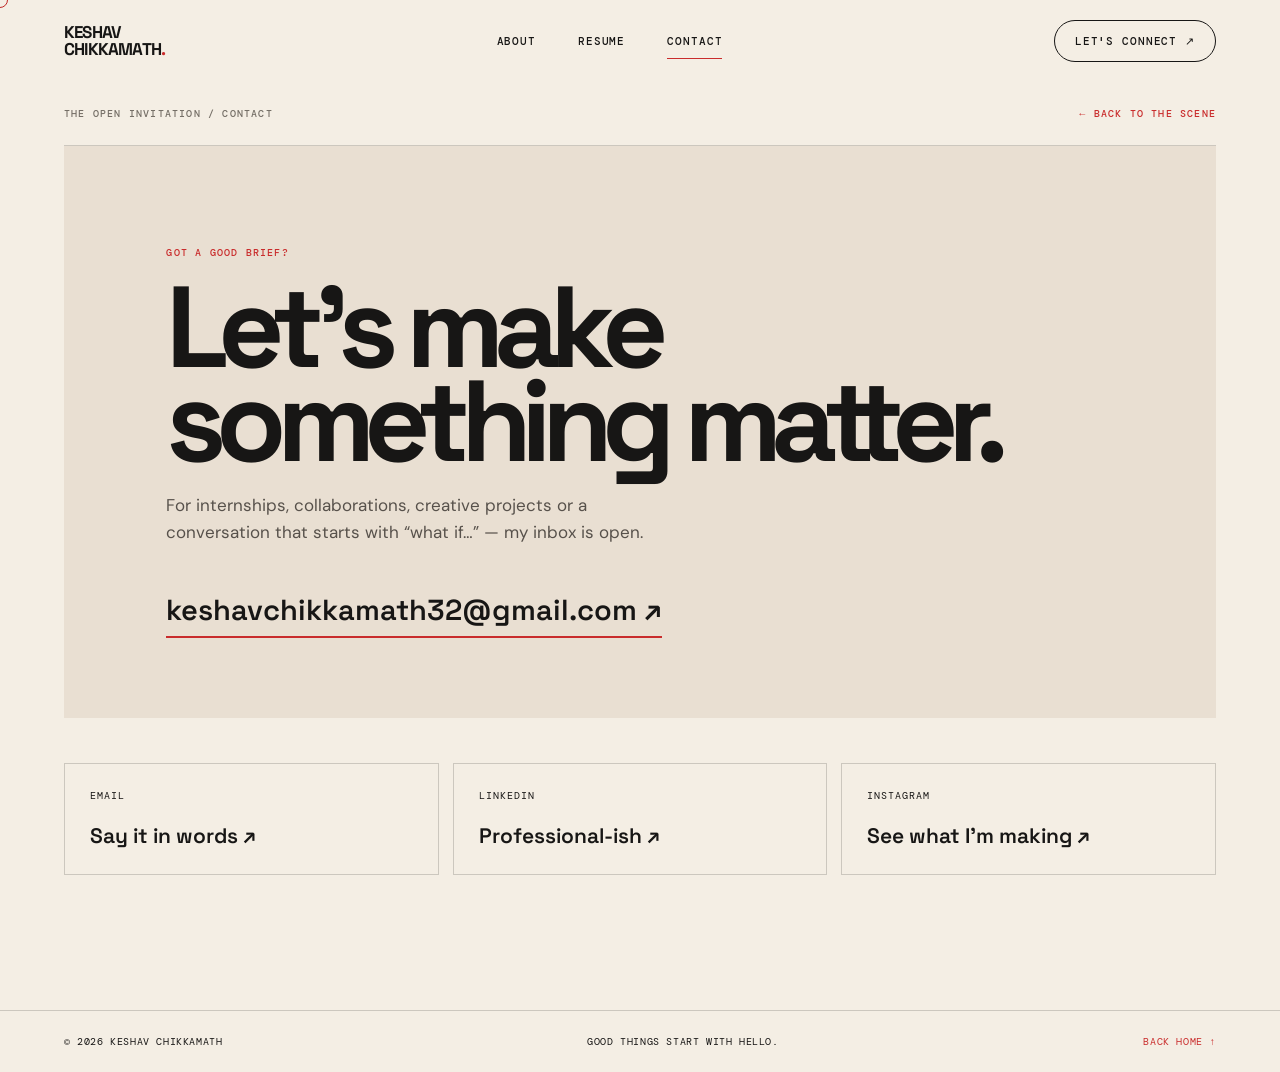
==== contact.html @ 8267615a "Add files via upload" ====
<!doctype html>
<html lang="en"><head><meta charset="utf-8"><meta name="viewport" content="width=device-width,initial-scale=1"><meta name="description" content="Contact Keshav Chikkamath for creative projects and opportunities."><title>Contact — Keshav Chikkamath</title><link rel="stylesheet" href="styles.css"></head>
<body><div class="cursor-dot" aria-hidden="true"></div>
<header class="site-header"><a class="wordmark" href="index.html">KESHAV<br>CHIKKAMATH<span>.</span></a><nav aria-label="Main navigation"><a href="index.html">About</a><a href="resume.html">Resume</a><a class="active" href="contact.html">Contact</a></nav><button class="menu-toggle" aria-label="Toggle menu" aria-expanded="false">☰</button><a class="header-cta" href="mailto:keshavchikkamath32@gmail.com">Let's connect ↗</a></header>
<main class="inner-page contact-page">
  <div class="page-topline"><span>THE OPEN INVITATION / CONTACT</span><a href="index.html">← Back to the scene</a></div>
  <section class="contact-hero"><p class="eyebrow">GOT A GOOD BRIEF?</p><h1>Let's make<br><em>something matter.</em></h1><p>For internships, collaborations, creative projects or a conversation that starts with “what if…” — my inbox is open.</p><a class="email-big" href="mailto:keshavchikkamath32@gmail.com">keshavchikkamath32@gmail.com ↗</a></section>
  <section class="contact-links"><a href="mailto:keshavchikkamath32@gmail.com"><span>EMAIL</span><b>Say it in words ↗</b></a><a href="https://www.linkedin.com/in/keshav-chikkamath-411892360/" target="_blank" rel="noopener"><span>LINKEDIN</span><b>Professional-ish ↗</b></a><a href="https://www.instagram.com/keshav_chikkamath/" target="_blank" rel="noopener"><span>INSTAGRAM</span><b>See what I'm making ↗</b></a></section>
</main><footer class="site-footer"><span>© <span data-year></span> Keshav Chikkamath</span><span>Good things start with hello.</span><a href="index.html">Back home ↑</a></footer><script src="script.js"></script></body></html>
---- styles.css ----
@import url('https://fonts.googleapis.com/css2?family=DM+Mono:wght@400;500&family=DM+Sans:wght@400;500;600;700;800&family=Space+Grotesk:wght@400;500;600;700&display=swap');
:root{--paper:#f4eee4;--paper2:#ebe1d3;--ink:#171615;--red:#c92c2c;--muted:#746e66;--line:rgba(23,22,21,.18);--display:'Space Grotesk',sans-serif;--body:'DM Sans',sans-serif;--mono:'DM Mono',monospace}
*{box-sizing:border-box}html{scroll-behavior:smooth}body{margin:0;background:var(--paper);color:var(--ink);font-family:var(--body);cursor:auto}a{color:inherit;text-decoration:none}button{font:inherit;color:inherit}.cursor-dot{position:fixed;top:-8px;left:-8px;width:16px;height:16px;border:1px solid var(--red);border-radius:50%;pointer-events:none;z-index:1000;transition:width .18s,height .18s,background .18s;mix-blend-mode:multiply}.cursor-hover{width:30px;height:30px;background:rgba(201,44,44,.14)}
.site-header{height:82px;padding:0 5vw;display:flex;align-items:center;justify-content:space-between;position:relative;z-index:20;background:var(--paper)}.wordmark{font:700 17px/1 var(--display);letter-spacing:-.8px}.wordmark span{color:var(--red)}.site-header nav{display:flex;gap:42px}.site-header nav a,.header-cta{font:500 11px var(--mono);text-transform:uppercase;letter-spacing:.08em}.site-header nav a{padding:10px 0;border-bottom:1px solid transparent}.site-header nav a:hover,.site-header nav a.active{border-color:var(--red)}.header-cta{border:1px solid var(--ink);padding:13px 20px;border-radius:50px;transition:.2s}.header-cta:hover{background:var(--red);border-color:var(--red);color:white}.menu-toggle{display:none;border:0;background:none;font-size:22px}
.hero-stage{position:relative;min-height:min(760px,calc(100vh - 82px));overflow:hidden;background:#eae2d7}.hero-art{position:absolute;inset:0;width:100%;height:100%;object-fit:cover;object-position:center;display:block}.hero-overlay{position:absolute;inset:0;pointer-events:none}.hero-copy{position:absolute;left:5.5%;top:16%;max-width:34%;pointer-events:none}.eyebrow,.section-kicker,.page-topline,.reel-tag,.timeline-date{font:500 10px var(--mono);letter-spacing:.12em;text-transform:uppercase}.eyebrow{color:var(--red)}h1,h2,h3,p{margin-top:0}.hero-copy h1{font:700 clamp(48px,7vw,104px)/.82 var(--display);letter-spacing:-.085em;text-transform:uppercase;color:var(--red);margin:26px 0 24px}.hero-copy h1 em,.page-hero h1 em,.contact-hero h1 em{font-style:normal;color:var(--ink)}.role-line{font-size:clamp(14px,1.5vw,19px);font-weight:600;line-height:1.45}.hotspot{position:absolute;border:0;background:transparent;pointer-events:auto;cursor:pointer;border-radius:16px}.hotspot:focus-visible{outline:3px solid var(--red);outline-offset:5px}.hotspot-label{position:absolute;white-space:nowrap;background:var(--paper);border:1px solid var(--ink);padding:11px 15px;font:600 12px var(--mono);box-shadow:4px 4px 0 var(--red);opacity:0;transform:translateY(8px);transition:.2s}.hotspot:hover .hotspot-label,.hotspot:focus-visible .hotspot-label{opacity:1;transform:translateY(0)}.brain-hotspot{right:17%;top:8%;width:23%;height:29%}.brain-hotspot .hotspot-label{right:0;bottom:-4px}.laptop-hotspot{left:11%;bottom:8%;width:29%;height:34%}.laptop-hotspot .hotspot-label{left:20%;top:5%}.bag-hotspot{right:6%;bottom:8%;width:23%;height:43%}.bag-hotspot .hotspot-label{right:0;bottom:8%}.tiny-note{position:absolute;left:36%;top:14%;font:italic 16px var(--display);transform:rotate(-7deg);pointer-events:none}.hero-bottom-note{position:absolute;bottom:18px;left:50%;transform:translateX(-50%);display:flex;align-items:center;gap:14px;font:11px var(--mono);pointer-events:none}.scribble-line{width:38px;height:1px;background:var(--ink)}
.paper-section{padding:110px 10vw;display:grid;grid-template-columns:1fr 1.3fr 1.2fr;gap:28px;align-items:start}.section-kicker{color:var(--red)}.intro-strip h2,.section-heading h2,.evidence-section h2{font:600 clamp(34px,4.6vw,62px)/.98 var(--display);letter-spacing:-.07em}.intro-strip h2 span,.section-heading h2 span,.evidence-section h2 span{color:var(--red)}.intro-strip>p{max-width:390px;color:#514b45;line-height:1.7;font-size:15px}.text-link{grid-column:3;font:500 11px var(--mono);text-transform:uppercase;border-bottom:1px solid var(--red);padding-bottom:8px;justify-self:start}.three-door-section{padding:30px 5vw 120px}.door-grid{display:grid;grid-template-columns:repeat(3,1fr);gap:16px;margin-top:24px}.door-card{min-height:340px;padding:28px;position:relative;overflow:hidden;display:flex;flex-direction:column;justify-content:flex-end;transition:transform .35s,opacity .6s;opacity:0;transform:translateY(20px)}.door-card.revealed{opacity:1;transform:none}.door-card:hover{transform:translateY(-8px)}.door-red{background:var(--red);color:white}.door-cream{background:#e5d8c7}.door-black{background:var(--ink);color:var(--paper)}.door-number{position:absolute;top:24px;left:26px;font:11px var(--mono)}.door-illustration{position:absolute;right:28px;top:24px;font:100px var(--display);opacity:.35}.door-card h3{font:700 clamp(35px,4vw,55px)/.9 var(--display);letter-spacing:-.07em;margin-bottom:14px}.door-card p{font-size:13px;max-width:220px;opacity:.8}.door-arrow{position:absolute;right:28px;bottom:26px;font-size:25px}
.site-footer{border-top:1px solid var(--line);padding:24px 5vw;display:flex;justify-content:space-between;gap:20px;font:10px var(--mono);text-transform:uppercase;letter-spacing:.06em}.site-footer a{color:var(--red)}
.inner-page{padding:0 5vw 90px}.page-topline{display:flex;justify-content:space-between;padding:25px 0;border-bottom:1px solid var(--line);color:var(--muted)}.page-topline a{color:var(--red)}.page-hero{min-height:410px;padding:90px 8vw 75px;position:relative;overflow:hidden}.page-hero h1,.contact-hero h1{font:700 clamp(62px,10vw,130px)/.82 var(--display);letter-spacing:-.09em;margin:22px 0}.page-hero>p:not(.eyebrow),.contact-hero>p:not(.eyebrow){max-width:490px;font-size:17px;line-height:1.6;color:#57514b}.creative-hero:after{content:"✳";position:absolute;right:12%;top:14%;font-size:210px;color:var(--red);opacity:.12;transform:rotate(18deg)}.sticker{position:absolute;right:16%;bottom:42px;background:var(--red);color:white;padding:22px 17px;font:700 15px/1.1 var(--display);transform:rotate(9deg);border-radius:50%}
.content-section{padding:50px 8vw 100px}.section-heading{display:flex;align-items:end;justify-content:space-between;gap:20px}.section-intro{max-width:620px;line-height:1.7;color:var(--muted)}code{background:#e5d8c7;padding:3px 6px}.reel-grid{display:grid;grid-template-columns:repeat(3,1fr);gap:16px;margin-top:35px}.reel-tile{min-height:310px;padding:22px;display:flex;flex-direction:column;justify-content:flex-end;position:relative;overflow:hidden;transition:transform .3s,opacity .6s;opacity:0;transform:translateY(18px)}.reel-tile.revealed{opacity:1;transform:none}.reel-tile:hover{transform:translateY(-6px)}.reel-one{background:#d9c9b7}.reel-two{background:var(--red);color:white}.reel-three{background:#20201e;color:white}.reel-tile:before{content:"";position:absolute;width:210px;height:210px;border:1px solid currentColor;border-radius:50%;right:-45px;top:-40px;opacity:.25}.reel-tile b{font:700 34px/.95 var(--display);letter-spacing:-.06em;max-width:220px}.reel-tag{position:absolute;top:22px;left:22px}.reel-tile small{font:10px var(--mono);margin-top:14px;opacity:.75}.play-mark{position:absolute;right:22px;bottom:22px;font-size:26px}.note-card{margin-top:40px;padding:25px;background:#e8ddcf;display:flex;align-items:center;gap:25px;flex-wrap:wrap}.note-card strong{font:700 24px var(--display)}.note-card span{flex:1;color:var(--muted)}.note-card a{color:var(--red);font:11px var(--mono);text-transform:uppercase}
.laptop-section{padding:35px 8vw 95px}.laptop-shell{max-width:1000px;margin:auto}.laptop-top{height:36px;background:#292927;color:#f4eee4;border-radius:12px 12px 0 0;padding:0 18px;display:flex;align-items:center;justify-content:space-between;font:10px var(--mono)}.camera-dot{width:5px;height:5px;border-radius:50%;background:#777}.window-controls{letter-spacing:8px}.desktop{min-height:500px;background:#d9d1c5;display:grid;grid-template-columns:150px 1fr;border:9px solid #292927;border-top:0}.desktop-sidebar{background:#272725;color:#e9e0d4;padding:22px 15px;display:flex;flex-direction:column;gap:25px;font:9px var(--mono);letter-spacing:.07em}.avatar-chip{width:42px;height:42px;border-radius:50%;background:var(--red);display:grid;place-items:center;font:700 15px var(--display)}.desktop-main{padding:30px;position:relative}.desktop-welcome h2{font:700 38px/.9 var(--display);letter-spacing:-.06em;margin:12px 0}.desktop-welcome p{color:var(--muted);font-size:12px}.folder-grid{display:grid;grid-template-columns:repeat(4,1fr);gap:12px;margin-top:25px}.folder{background:rgba(255,255,255,.55);border:1px solid rgba(0,0,0,.1);padding:15px 10px;display:flex;flex-direction:column;align-items:flex-start;gap:8px;text-align:left;cursor:pointer;transition:.2s}.folder:hover{background:white;transform:translateY(-4px);box-shadow:4px 4px 0 var(--red)}.folder-icon{font-size:28px;color:var(--red)}.folder b{font-size:11px}.folder small{font-size:9px;color:var(--muted)}.project-window{display:none;position:absolute;right:25px;bottom:24px;width:min(440px,calc(100% - 50px));background:var(--paper);border:1px solid var(--ink);padding:28px;box-shadow:8px 8px 0 var(--red);z-index:2}.project-window.project-open{display:block;animation:pop .25s ease}.project-window h3{font:700 30px/.95 var(--display);letter-spacing:-.06em;margin:14px 0}.project-window p{font-size:13px;line-height:1.65;color:#5c554e}.close-project{position:absolute;right:12px;top:8px;border:0;background:none;font-size:23px;cursor:pointer}.project-footnote{font:9px var(--mono);color:var(--red)}.laptop-base{height:15px;width:108%;margin-left:-4%;background:linear-gradient(#999,#c9c2b8);border-radius:0 0 35px 35px}.evidence-section{padding:20px 8vw 100px}.evidence-grid{display:grid;grid-template-columns:repeat(3,1fr);gap:14px}.evidence-card{padding:24px;background:#e9dfd2;display:flex;flex-direction:column;gap:14px;min-height:150px;opacity:0;transform:translateY(15px);transition:.5s}.evidence-card.revealed{opacity:1;transform:none}.evidence-card b{font:700 32px var(--display);color:var(--red)}.evidence-card span{font-size:13px;line-height:1.5;color:var(--muted)}
.journey-hero{background:#e9dfd2;margin-top:20px}.journey-hero:after{content:"✂";position:absolute;right:12%;top:15%;font-size:180px;opacity:.13;transform:rotate(-20deg)}.timeline{max-width:820px;margin:65px auto 100px;padding-left:40px;border-left:1px dashed var(--red)}.timeline-item{position:relative;margin:0 0 45px;opacity:0;transform:translateY(18px);transition:.5s}.timeline-item.revealed{opacity:1;transform:none}.timeline-item:before{content:"";position:absolute;left:-47px;top:3px;width:13px;height:13px;background:var(--red);border:4px solid var(--paper);border-radius:50%}.timeline-date{display:block;color:var(--red);margin-bottom:12px}.timeline-paper{position:relative;background:#fffaf1;padding:35px;max-width:650px;box-shadow:5px 7px 0 #d9cbbb;transform:rotate(-1deg)}.timeline-item:nth-child(even) .timeline-paper{transform:rotate(1deg)}.timeline-paper h2{font:700 30px var(--display);letter-spacing:-.05em;margin:8px 0}.timeline-paper p{color:#5b554f;line-height:1.6;margin:0;max-width:520px}.paper-stamp{font:10px var(--mono);color:var(--red);border:1px solid var(--red);padding:5px 8px;display:inline-block;transform:rotate(-5deg)}.paper-red{background:#d23832;color:white}.paper-red p,.paper-red .paper-stamp{color:white}.paper-red .paper-stamp{border-color:white}.paper-dark{background:#252422;color:white}.paper-dark p{color:#d1c8bc}.paper-dark .paper-stamp{color:#f1c8c0;border-color:#f1c8c0}.tape{position:absolute;top:-9px;left:42%;width:75px;height:20px;background:rgba(201,44,44,.24);transform:rotate(-4deg)}.closing-note{text-align:center;padding:65px 20px;background:#e9dfd2}.closing-note h2{font:700 clamp(38px,6vw,72px)/.95 var(--display);letter-spacing:-.07em;margin:20px 0 30px}.closing-note h2 em{color:var(--red);font-style:normal}.button-link{display:inline-block;background:var(--red);color:white;padding:15px 22px;border-radius:50px;font:11px var(--mono);text-transform:uppercase;letter-spacing:.06em;transition:.2s}.button-link:hover{background:var(--ink);transform:translateY(-3px)}
.resume-hero{padding-bottom:45px}.resume-preview{max-width:900px;margin:0 auto;background:white;border:1px solid var(--line);box-shadow:0 15px 50px rgba(0,0,0,.08)}.resume-toolbar{height:48px;padding:0 18px;background:#242321;color:white;display:flex;justify-content:space-between;align-items:center;font:10px var(--mono)}.resume-toolbar a{color:#f3b5ae}.resume-preview iframe{width:100%;height:1050px;border:0;display:block}
.contact-hero{padding:100px 8vw 80px;background:#e9dfd2}.contact-hero h1{font-size:clamp(58px,9vw,118px)}.email-big{display:inline-block;margin-top:28px;font:600 clamp(17px,2.4vw,29px) var(--display);border-bottom:2px solid var(--red);padding-bottom:8px;overflow-wrap:anywhere}.contact-links{display:grid;grid-template-columns:repeat(3,1fr);gap:14px;padding:45px 0}.contact-links a{padding:25px;border:1px solid var(--line);display:flex;flex-direction:column;gap:20px;transition:.2s}.contact-links a:hover{background:var(--red);color:white;transform:translateY(-5px)}.contact-links span{font:10px var(--mono);letter-spacing:.1em}.contact-links b{font:600 21px var(--display)}
@keyframes pop{from{opacity:0;transform:scale(.96) translateY(8px)}to{opacity:1;transform:scale(1) translateY(0)}}
@media(max-width:800px){.site-header{height:70px;padding:0 5vw}.site-header nav{display:none;position:absolute;top:70px;left:0;right:0;background:var(--paper);padding:22px 5vw;flex-direction:column;gap:18px;border-bottom:1px solid var(--line)}.site-header nav.nav-open{display:flex}.menu-toggle{display:block;margin-left:auto;margin-right:18px}.header-cta{font-size:9px;padding:10px 13px}.hero-stage{min-height:680px}.hero-art{object-fit:cover;object-position:52% center}.hero-copy{left:6%;top:8%;max-width:54%}.hero-copy h1{font-size:clamp(44px,10vw,76px)}.tiny-note{display:none}.brain-hotspot{right:8%;top:27%;width:34%;height:18%}.laptop-hotspot{left:5%;bottom:10%;width:42%;height:25%}.bag-hotspot{right:4%;bottom:8%;width:33%;height:33%}.paper-section{padding:75px 7vw;grid-template-columns:1fr 1fr}.intro-strip>p{grid-column:2}.text-link{grid-column:2}.door-grid{grid-template-columns:1fr}.door-card{min-height:260px}.reel-grid{grid-template-columns:1fr 1fr}.desktop{grid-template-columns:95px 1fr}.desktop-sidebar{font-size:7px;padding:15px 8px}.desktop-main{padding:20px}.folder-grid{grid-template-columns:repeat(2,1fr)}.evidence-grid{grid-template-columns:1fr}.contact-links{grid-template-columns:1fr}.resume-preview iframe{height:800px}}
@media(max-width:520px){.site-header{padding:0 4vw}.wordmark{font-size:14px}.header-cta{display:none}.hero-stage{min-height:610px}.hero-art{object-position:51% center}.hero-copy{top:6%;max-width:65%}.hero-copy h1{font-size:48px}.role-line{font-size:12px}.brain-hotspot{top:32%;right:4%;width:40%;height:15%}.laptop-hotspot{left:3%;bottom:9%;width:48%;height:23%}.bag-hotspot{right:2%;bottom:8%;width:36%;height:31%}.hero-bottom-note{font-size:9px;white-space:nowrap}.paper-section{display:block;padding:65px 7vw}.intro-strip h2{margin:25px 0}.intro-strip>p{margin-bottom:22px}.text-link{display:inline-block}.three-door-section{padding:20px 5vw 70px}.site-footer{flex-wrap:wrap;font-size:9px}.page-topline{font-size:8px}.page-hero{padding:65px 6vw 55px;min-height:350px}.page-hero h1,.contact-hero h1{font-size:60px}.sticker{right:8%;bottom:15px;font-size:11px}.content-section,.laptop-section,.evidence-section{padding:35px 4vw 65px}.section-heading{display:block}.section-heading h2{margin-top:20px}.reel-grid{grid-template-columns:1fr}.reel-tile{min-height:240px}.desktop{grid-template-columns:1fr;border-width:6px}.desktop-sidebar{display:none}.desktop-main{padding:15px}.desktop-welcome h2{font-size:32px}.folder-grid{gap:8px}.folder{padding:12px 8px}.folder b{font-size:10px}.project-window{right:10px;bottom:10px;width:calc(100% - 20px);padding:22px}.project-window h3{font-size:25px}.timeline{margin:45px 0 70px;padding-left:25px}.timeline-item:before{left:-32px}.timeline-paper{padding:25px 20px}.timeline-paper h2{font-size:24px}.contact-hero{padding:70px 6vw}.contact-links{padding:25px 0}.resume-preview iframe{height:650px}.resume-toolbar{font-size:8px;padding:0 10px}}
@media(prefers-reduced-motion:reduce){*,*::before,*::after{scroll-behavior:auto!important;animation-duration:.01ms!important;transition-duration:.01ms!important}}
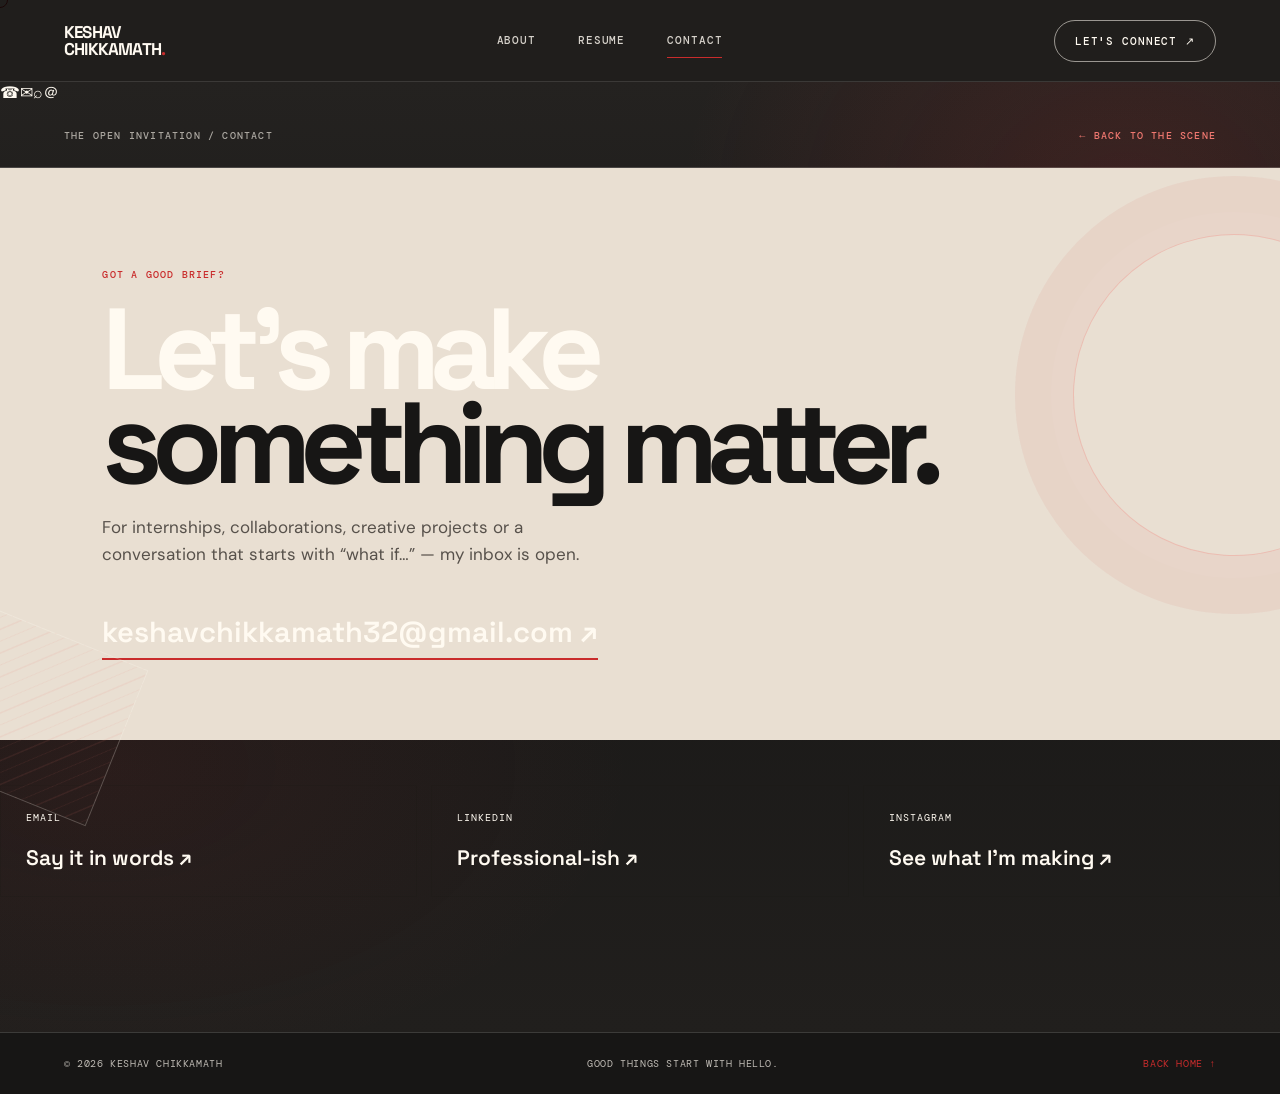
==== commit 91af9557: "Apply portfolio theme to contact page and add scroll-linked contact motifs" ====
--- a/contact.html
+++ b/contact.html
@@ -1,8 +1,9 @@
 <!doctype html>
-<html lang="en"><head><meta charset="utf-8"><meta name="viewport" content="width=device-width,initial-scale=1"><meta name="description" content="Contact Keshav Chikkamath for creative projects and opportunities."><title>Contact — Keshav Chikkamath</title><link rel="stylesheet" href="styles.css"></head>
-<body><div class="cursor-dot" aria-hidden="true"></div>
+<html lang="en"><head><meta charset="utf-8"><meta name="viewport" content="width=device-width,initial-scale=1"><meta name="description" content="Contact Keshav Chikkamath for creative projects and opportunities."><title>Contact — Keshav Chikkamath</title><link rel="stylesheet" href="styles.css?v=20261125-contact-motion"></head>
+<body class="portfolio-inner-body"><div class="cursor-dot" aria-hidden="true"></div>
 <header class="site-header"><a class="wordmark" href="index.html">KESHAV<br>CHIKKAMATH<span>.</span></a><nav aria-label="Main navigation"><a href="index.html">About</a><a href="resume.html">Resume</a><a class="active" href="contact.html">Contact</a></nav><button class="menu-toggle" aria-label="Toggle menu" aria-expanded="false">☰</button><a class="header-cta" href="mailto:keshavchikkamath32@gmail.com">Let's connect ↗</a></header>
 <main class="inner-page contact-page">
+  <div class="contact-orbitals" aria-hidden="true"><span class="contact-symbol phone-symbol">☎</span><span class="contact-symbol mail-symbol">✉</span><span class="contact-symbol phone-small">⌕</span><span class="contact-symbol mail-small">＠</span></div>
   <div class="page-topline"><span>THE OPEN INVITATION / CONTACT</span><a href="index.html">← Back to the scene</a></div>
   <section class="contact-hero"><p class="eyebrow">GOT A GOOD BRIEF?</p><h1>Let's make<br><em>something matter.</em></h1><p>For internships, collaborations, creative projects or a conversation that starts with “what if…” — my inbox is open.</p><a class="email-big" href="mailto:keshavchikkamath32@gmail.com">keshavchikkamath32@gmail.com ↗</a></section>
   <section class="contact-links"><a href="mailto:keshavchikkamath32@gmail.com"><span>EMAIL</span><b>Say it in words ↗</b></a><a href="https://www.linkedin.com/in/keshav-chikkamath-411892360/" target="_blank" rel="noopener"><span>LINKEDIN</span><b>Professional-ish ↗</b></a><a href="https://www.instagram.com/keshav_chikkamath/" target="_blank" rel="noopener"><span>INSTAGRAM</span><b>See what I'm making ↗</b></a></section>
--- a/styles.css
+++ b/styles.css
@@ -7,7 +7,7 @@
 .site-footer{border-top:1px solid var(--line);padding:24px 5vw;display:flex;justify-content:space-between;gap:20px;font:10px var(--mono);text-transform:uppercase;letter-spacing:.06em}.site-footer a{color:var(--red)}
 .inner-page{padding:0 5vw 90px}.page-topline{display:flex;justify-content:space-between;padding:25px 0;border-bottom:1px solid var(--line);color:var(--muted)}.page-topline a{color:var(--red)}.page-hero{min-height:410px;padding:90px 8vw 75px;position:relative;overflow:hidden}.page-hero h1,.contact-hero h1{font:700 clamp(62px,10vw,130px)/.82 var(--display);letter-spacing:-.09em;margin:22px 0}.page-hero>p:not(.eyebrow),.contact-hero>p:not(.eyebrow){max-width:490px;font-size:17px;line-height:1.6;color:#57514b}.creative-hero:after{content:"✳";position:absolute;right:12%;top:14%;font-size:210px;color:var(--red);opacity:.12;transform:rotate(18deg)}.sticker{position:absolute;right:16%;bottom:42px;background:var(--red);color:white;padding:22px 17px;font:700 15px/1.1 var(--display);transform:rotate(9deg);border-radius:50%}
 .content-section{padding:50px 8vw 100px}.section-heading{display:flex;align-items:end;justify-content:space-between;gap:20px}.section-intro{max-width:620px;line-height:1.7;color:var(--muted)}code{background:#e5d8c7;padding:3px 6px}.reel-grid{display:grid;grid-template-columns:repeat(3,1fr);gap:16px;margin-top:35px}.reel-tile{min-height:310px;padding:22px;display:flex;flex-direction:column;justify-content:flex-end;position:relative;overflow:hidden;transition:transform .3s,opacity .6s;opacity:0;transform:translateY(18px)}.reel-tile.revealed{opacity:1;transform:none}.reel-tile:hover{transform:translateY(-6px)}.reel-one{background:#d9c9b7}.reel-two{background:var(--red);color:white}.reel-three{background:#20201e;color:white}.reel-tile:before{content:"";position:absolute;width:210px;height:210px;border:1px solid currentColor;border-radius:50%;right:-45px;top:-40px;opacity:.25}.reel-tile b{font:700 34px/.95 var(--display);letter-spacing:-.06em;max-width:220px}.reel-tag{position:absolute;top:22px;left:22px}.reel-tile small{font:10px var(--mono);margin-top:14px;opacity:.75}.play-mark{position:absolute;right:22px;bottom:22px;font-size:26px}.note-card{margin-top:40px;padding:25px;background:#e8ddcf;display:flex;align-items:center;gap:25px;flex-wrap:wrap}.note-card strong{font:700 24px var(--display)}.note-card span{flex:1;color:var(--muted)}.note-card a{color:var(--red);font:11px var(--mono);text-transform:uppercase}
-.laptop-section{padding:35px 8vw 95px}.laptop-shell{max-width:1000px;margin:auto}.laptop-top{height:36px;background:#292927;color:#f4eee4;border-radius:12px 12px 0 0;padding:0 18px;display:flex;align-items:center;justify-content:space-between;font:10px var(--mono)}.camera-dot{width:5px;height:5px;border-radius:50%;background:#777}.window-controls{letter-spacing:8px}.desktop{min-height:500px;background:#d9d1c5;display:grid;grid-template-columns:150px 1fr;border:9px solid #292927;border-top:0}.desktop-sidebar{background:#272725;color:#e9e0d4;padding:22px 15px;display:flex;flex-direction:column;gap:25px;font:9px var(--mono);letter-spacing:.07em}.avatar-chip{width:42px;height:42px;border-radius:50%;background:var(--red);display:grid;place-items:center;font:700 15px var(--display)}.desktop-main{padding:30px;position:relative}.desktop-welcome h2{font:700 38px/.9 var(--display);letter-spacing:-.06em;margin:12px 0}.desktop-welcome p{color:var(--muted);font-size:12px}.folder-grid{display:grid;grid-template-columns:repeat(4,1fr);gap:12px;margin-top:25px}.folder{background:rgba(255,255,255,.55);border:1px solid rgba(0,0,0,.1);padding:15px 10px;display:flex;flex-direction:column;align-items:flex-start;gap:8px;text-align:left;cursor:pointer;transition:.2s}.folder:hover{background:white;transform:translateY(-4px);box-shadow:4px 4px 0 var(--red)}.folder-icon{font-size:28px;color:var(--red)}.folder b{font-size:11px}.folder small{font-size:9px;color:var(--muted)}.project-window{display:none;position:absolute;right:25px;bottom:24px;width:min(440px,calc(100% - 50px));background:var(--paper);border:1px solid var(--ink);padding:28px;box-shadow:8px 8px 0 var(--red);z-index:2}.project-window.project-open{display:block;animation:pop .25s ease}.project-window h3{font:700 30px/.95 var(--display);letter-spacing:-.06em;margin:14px 0}.project-window p{font-size:13px;line-height:1.65;color:#5c554e}.close-project{position:absolute;right:12px;top:8px;border:0;background:none;font-size:23px;cursor:pointer}.project-footnote{font:9px var(--mono);color:var(--red)}.laptop-base{height:15px;width:108%;margin-left:-4%;background:linear-gradient(#999,#c9c2b8);border-radius:0 0 35px 35px}.evidence-section{padding:20px 8vw 100px}.evidence-grid{display:grid;grid-template-columns:repeat(3,1fr);gap:14px}.evidence-card{padding:24px;background:#e9dfd2;display:flex;flex-direction:column;gap:14px;min-height:150px;opacity:0;transform:translateY(15px);transition:.5s}.evidence-card.revealed{opacity:1;transform:none}.evidence-card b{font:700 32px var(--display);color:var(--red)}.evidence-card span{font-size:13px;line-height:1.5;color:var(--muted)}
+.laptop-section{padding:35px 8vw 95px}.laptop-shell{max-width:1000px;margin:auto}.laptop-top{height:36px;background:#292927;color:#f4eee4;border-radius:12px 12px 0 0;padding:0 18px;display:flex;align-items:center;justify-content:space-between;font:10px var(--mono)}.camera-dot{width:5px;height:5px;border-radius:50%;background:#777}.window-controls{letter-spacing:8px}.desktop{min-height:500px;background:#d9d1c5;display:grid;grid-template-columns:150px 1fr;border:9px solid #292927;border-top:0}.desktop-sidebar{background:#272725;color:#e9e0d4;padding:22px 15px;display:flex;flex-direction:column;gap:25px;font:9px var(--mono);letter-spacing:.07em}.avatar-chip{width:42px;height:42px;border-radius:50%;background:var(--red);display:grid;place-items:center;font:700 15px var(--display)}.desktop-main{padding:30px;position:relative}.desktop-welcome h2{font:700 38px/.9 var(--display);letter-spacing:-.06em;margin:12px 0}.desktop-welcome p{color:var(--muted);font-size:12px}.folder-grid{display:grid;grid-template-columns:repeat(4,1fr);gap:12px;margin-top:25px}.folder{background:rgba(255,255,255,.55);border:1px solid rgba(0,0,0,.1);padding:15px 10px;display:flex;flex-direction:column;align-items:flex-start;gap:8px;text-align:left;cursor:pointer;transition:.2s}.folder:hover{background:white;transform:translateY(-4px);box-shadow:4px 4px 0 var(--red)}.folder-icon{font-size:28px;color:var(--red)}.folder b{font-size:11px}.folder small{font-size:9px;color:var(--muted)}.project-window{display:none;position:absolute;right:25px;bottom:24px;width:min(440px,calc(100% - 50px));background:var(--paper);border:1px solid var(--ink);padding:28px;box-shadow:8px 8px 0 var(--red);z-index:2}.project-window.project-open{display:block;animation:pop .25s ease}.project-window h3{font:700 30px/.95 var(--display);letter-spacing:-.06em;margin:14px 0}.project-window p{font-size:13px;line-height:1.65;color:#5c554e}.close-project{position:absolute;right:12px;top:8px;border:0;background:none;font-size:23px;cursor:pointer}.project-footnote{font:9px var(--mono);color:var(--red)}.laptop-base{height:15px;width:108%;margin-left:-4%;background:linear-gradient(#999,#c9c2b8);border-radius:0 0 35px 35px}.evidence-section{padding:20px 8vw 100px}.evidence-grid{display:grid;grid-template-columns:repeat(3,1fr);gap:18px;perspective:1100px}.evidence-card{position:relative;isolation:isolate;overflow:hidden;padding:26px;background:linear-gradient(135deg,rgba(255,255,255,.68),rgba(255,255,255,.22));border:1px solid rgba(255,255,255,.78);border-top-color:rgba(255,255,255,.95);border-left-color:rgba(255,255,255,.9);border-radius:18px;box-shadow:0 12px 28px rgba(53,42,30,.12),inset 0 1px 0 rgba(255,255,255,.8),inset 0 -1px 0 rgba(255,255,255,.28);backdrop-filter:blur(16px);-webkit-backdrop-filter:blur(16px);display:flex;flex-direction:column;gap:14px;min-height:165px;opacity:0;transform:translateY(15px) rotateX(3deg);transition:opacity .5s,transform .35s,box-shadow .35s}.evidence-card:before{content:"";position:absolute;z-index:-1;inset:0;background:radial-gradient(circle at 12% 0%,rgba(255,255,255,.9),transparent 48%),linear-gradient(145deg,rgba(255,255,255,.22),transparent 60%);pointer-events:none}.evidence-card.revealed{opacity:1;transform:none}.evidence-card:hover{transform:translateY(-7px);box-shadow:0 20px 38px rgba(53,42,30,.18),inset 0 1px 0 rgba(255,255,255,.95)}.evidence-card b{font:700 clamp(24px,2.5vw,32px)/1.05 var(--display);color:var(--red);letter-spacing:-.04em}.evidence-card span{font-size:13px;line-height:1.55;color:#514a43}
 .journey-hero{background:#e9dfd2;margin-top:20px}.journey-hero:after{content:"✂";position:absolute;right:12%;top:15%;font-size:180px;opacity:.13;transform:rotate(-20deg)}.timeline{max-width:820px;margin:65px auto 100px;padding-left:40px;border-left:1px dashed var(--red)}.timeline-item{position:relative;margin:0 0 45px;opacity:0;transform:translateY(18px);transition:.5s}.timeline-item.revealed{opacity:1;transform:none}.timeline-item:before{content:"";position:absolute;left:-47px;top:3px;width:13px;height:13px;background:var(--red);border:4px solid var(--paper);border-radius:50%}.timeline-date{display:block;color:var(--red);margin-bottom:12px}.timeline-paper{position:relative;background:#fffaf1;padding:35px;max-width:650px;box-shadow:5px 7px 0 #d9cbbb;transform:rotate(-1deg)}.timeline-item:nth-child(even) .timeline-paper{transform:rotate(1deg)}.timeline-paper h2{font:700 30px var(--display);letter-spacing:-.05em;margin:8px 0}.timeline-paper p{color:#5b554f;line-height:1.6;margin:0;max-width:520px}.paper-stamp{font:10px var(--mono);color:var(--red);border:1px solid var(--red);padding:5px 8px;display:inline-block;transform:rotate(-5deg)}.paper-red{background:#d23832;color:white}.paper-red p,.paper-red .paper-stamp{color:white}.paper-red .paper-stamp{border-color:white}.paper-dark{background:#252422;color:white}.paper-dark p{color:#d1c8bc}.paper-dark .paper-stamp{color:#f1c8c0;border-color:#f1c8c0}.tape{position:absolute;top:-9px;left:42%;width:75px;height:20px;background:rgba(201,44,44,.24);transform:rotate(-4deg)}.closing-note{text-align:center;padding:65px 20px;background:#e9dfd2}.closing-note h2{font:700 clamp(38px,6vw,72px)/.95 var(--display);letter-spacing:-.07em;margin:20px 0 30px}.closing-note h2 em{color:var(--red);font-style:normal}.button-link{display:inline-block;background:var(--red);color:white;padding:15px 22px;border-radius:50px;font:11px var(--mono);text-transform:uppercase;letter-spacing:.06em;transition:.2s}.button-link:hover{background:var(--ink);transform:translateY(-3px)}
 .resume-hero{padding-bottom:45px}.resume-preview{max-width:900px;margin:0 auto;background:white;border:1px solid var(--line);box-shadow:0 15px 50px rgba(0,0,0,.08)}.resume-toolbar{height:48px;padding:0 18px;background:#242321;color:white;display:flex;justify-content:space-between;align-items:center;font:10px var(--mono)}.resume-toolbar a{color:#f3b5ae}.resume-preview iframe{width:100%;height:1050px;border:0;display:block}
 .contact-hero{padding:100px 8vw 80px;background:#e9dfd2}.contact-hero h1{font-size:clamp(58px,9vw,118px)}.email-big{display:inline-block;margin-top:28px;font:600 clamp(17px,2.4vw,29px) var(--display);border-bottom:2px solid var(--red);padding-bottom:8px;overflow-wrap:anywhere}.contact-links{display:grid;grid-template-columns:repeat(3,1fr);gap:14px;padding:45px 0}.contact-links a{padding:25px;border:1px solid var(--line);display:flex;flex-direction:column;gap:20px;transition:.2s}.contact-links a:hover{background:var(--red);color:white;transform:translateY(-5px)}.contact-links span{font:10px var(--mono);letter-spacing:.1em}.contact-links b{font:600 21px var(--display)}
@@ -15,3 +15,1875 @@
 @media(max-width:800px){.site-header{height:70px;padding:0 5vw}.site-header nav{display:none;position:absolute;top:70px;left:0;right:0;background:var(--paper);padding:22px 5vw;flex-direction:column;gap:18px;border-bottom:1px solid var(--line)}.site-header nav.nav-open{display:flex}.menu-toggle{display:block;margin-left:auto;margin-right:18px}.header-cta{font-size:9px;padding:10px 13px}.hero-stage{min-height:680px}.hero-art{object-fit:cover;object-position:52% center}.hero-copy{left:6%;top:8%;max-width:54%}.hero-copy h1{font-size:clamp(44px,10vw,76px)}.tiny-note{display:none}.brain-hotspot{right:8%;top:27%;width:34%;height:18%}.laptop-hotspot{left:5%;bottom:10%;width:42%;height:25%}.bag-hotspot{right:4%;bottom:8%;width:33%;height:33%}.paper-section{padding:75px 7vw;grid-template-columns:1fr 1fr}.intro-strip>p{grid-column:2}.text-link{grid-column:2}.door-grid{grid-template-columns:1fr}.door-card{min-height:260px}.reel-grid{grid-template-columns:1fr 1fr}.desktop{grid-template-columns:95px 1fr}.desktop-sidebar{font-size:7px;padding:15px 8px}.desktop-main{padding:20px}.folder-grid{grid-template-columns:repeat(2,1fr)}.evidence-grid{grid-template-columns:1fr}.contact-links{grid-template-columns:1fr}.resume-preview iframe{height:800px}}
 @media(max-width:520px){.site-header{padding:0 4vw}.wordmark{font-size:14px}.header-cta{display:none}.hero-stage{min-height:610px}.hero-art{object-position:51% center}.hero-copy{top:6%;max-width:65%}.hero-copy h1{font-size:48px}.role-line{font-size:12px}.brain-hotspot{top:32%;right:4%;width:40%;height:15%}.laptop-hotspot{left:3%;bottom:9%;width:48%;height:23%}.bag-hotspot{right:2%;bottom:8%;width:36%;height:31%}.hero-bottom-note{font-size:9px;white-space:nowrap}.paper-section{display:block;padding:65px 7vw}.intro-strip h2{margin:25px 0}.intro-strip>p{margin-bottom:22px}.text-link{display:inline-block}.three-door-section{padding:20px 5vw 70px}.site-footer{flex-wrap:wrap;font-size:9px}.page-topline{font-size:8px}.page-hero{padding:65px 6vw 55px;min-height:350px}.page-hero h1,.contact-hero h1{font-size:60px}.sticker{right:8%;bottom:15px;font-size:11px}.content-section,.laptop-section,.evidence-section{padding:35px 4vw 65px}.section-heading{display:block}.section-heading h2{margin-top:20px}.reel-grid{grid-template-columns:1fr}.reel-tile{min-height:240px}.desktop{grid-template-columns:1fr;border-width:6px}.desktop-sidebar{display:none}.desktop-main{padding:15px}.desktop-welcome h2{font-size:32px}.folder-grid{gap:8px}.folder{padding:12px 8px}.folder b{font-size:10px}.project-window{right:10px;bottom:10px;width:calc(100% - 20px);padding:22px}.project-window h3{font-size:25px}.timeline{margin:45px 0 70px;padding-left:25px}.timeline-item:before{left:-32px}.timeline-paper{padding:25px 20px}.timeline-paper h2{font-size:24px}.contact-hero{padding:70px 6vw}.contact-links{padding:25px 0}.resume-preview iframe{height:650px}.resume-toolbar{font-size:8px;padding:0 10px}}
 @media(prefers-reduced-motion:reduce){*,*::before,*::after{scroll-behavior:auto!important;animation-duration:.01ms!important;transition-duration:.01ms!important}}
+
+
+/* =========================================================
+   HOMEPAGE VIDEO + CLICKABLE HOTSPOTS
+   One positioning system only — percentages are relative
+   to the full visible video stage.
+   ========================================================= */
+
+.video-hero {
+  position: relative !important;
+  width: 100% !important;
+  height: calc(100svh - 82px) !important;
+  min-height: 520px !important;
+  max-height: none !important;
+  margin: 0 !important;
+  aspect-ratio: auto !important;
+  overflow: hidden !important;
+  isolation: isolate;
+  background: #f4eee4;
+}
+
+.video-hero .hero-video {
+  position: absolute !important;
+  inset: 0 !important;
+  display: block !important;
+  width: 100% !important;
+  height: 100% !important;
+  object-fit: cover !important;
+  object-position: center center !important;
+  z-index: 1;
+}
+
+/* Invisible hit areas: match the actual objects, not the whole screen. */
+.video-hero .video-hotspot {
+  position: absolute !important;
+  display: block !important;
+  z-index: 5 !important;
+  margin: 0 !important;
+  padding: 0 !important;
+  border: 0 !important;
+  border-radius: 0 !important;
+  background: transparent !important;
+  box-shadow: none !important;
+  cursor: pointer !important;
+  overflow: visible !important;
+  -webkit-tap-highlight-color: transparent;
+}
+
+.video-hero .video-hotspot:hover,
+.video-hero .video-hotspot:active {
+  background: transparent !important;
+  box-shadow: none !important;
+}
+
+.video-hero .video-hotspot:focus-visible {
+  outline: 2px dashed var(--red) !important;
+  outline-offset: 4px;
+}
+
+/* Same label styling for all three hotspots. */
+.video-hero .hotspot-label {
+  position: absolute !important;
+  z-index: 10 !important;
+  display: flex !important;
+  align-items: center !important;
+  justify-content: center !important;
+  width: 190px !important;
+  min-width: 190px !important;
+  max-width: 190px !important;
+  height: 42px !important;
+  min-height: 42px !important;
+  box-sizing: border-box !important;
+  padding: 0 8px !important;
+  margin: 0 !important;
+  white-space: nowrap !important;
+  overflow: hidden !important;
+  text-overflow: clip !important;
+  background: var(--paper) !important;
+  color: var(--ink) !important;
+  border: 1px solid var(--ink) !important;
+  border-bottom: 3px solid var(--red) !important;
+  box-shadow: 4px 4px 0 var(--red) !important;
+  font: 600 11px var(--mono) !important;
+  line-height: 1 !important;
+  opacity: 0 !important;
+  visibility: hidden !important;
+  transform: translateY(8px) !important;
+  transition: opacity .2s ease, transform .2s ease, visibility .2s ease !important;
+}
+
+/* HEAD — label sits to the right of the head, not over the face. */
+.video-hero .brain-hotspot {
+  /* Clickable area covers the hair/head region so tapping the hair opens Creativity. */
+  left: 51% !important;
+  top: 0% !important;
+  width: 21% !important;
+  height: 25% !important;
+}
+.video-hero .brain-hotspot .hotspot-label {
+  left: calc(100% + 12px) !important;
+  right: auto !important;
+  top: 48% !important;
+  bottom: auto !important;
+  transform: translate(0, 8px) !important;
+}
+
+/* LAPTOP — label sits just above the laptop. */
+.video-hero .laptop-hotspot {
+  left: 51% !important;
+  top: 62% !important;
+  width: 36% !important;
+  height: 34% !important;
+}
+.video-hero .laptop-hotspot .hotspot-label {
+  left: 50% !important;
+  right: auto !important;
+  top: -12px !important;
+  bottom: auto !important;
+  transform: translate(-50%, 8px) !important;
+}
+
+/* BACKPACK — label sits just to the right of the backpack. */
+.video-hero .bag-hotspot {
+  /* Hit area follows the backpack strap on the wearer's right shoulder. */
+  left: 36% !important;
+  top: 40% !important;
+  width: 13% !important;
+  height: 43% !important;
+}
+.video-hero .bag-hotspot .hotspot-label {
+  /* Keep the background label beside the backpack, away from the laptop. */
+  left: auto !important;
+  right: calc(100% + 12px) !important;
+  top: 8% !important;
+  bottom: auto !important;
+  transform: translate(0, 8px) !important;
+}
+
+/* Reveal all three labels with identical behaviour. */
+.video-hero .video-hotspot:hover .hotspot-label,
+.video-hero .video-hotspot:focus-visible .hotspot-label {
+  opacity: 1 !important;
+  visibility: visible !important;
+}
+.video-hero .brain-hotspot:hover .hotspot-label,
+.video-hero .brain-hotspot:focus-visible .hotspot-label,
+.video-hero .bag-hotspot:hover .hotspot-label,
+.video-hero .bag-hotspot:focus-visible .hotspot-label {
+  transform: translate(0, 0) !important;
+}
+.video-hero .laptop-hotspot:hover .hotspot-label,
+.video-hero .laptop-hotspot:focus-visible .hotspot-label {
+  transform: translate(-50%, 0) !important;
+}
+
+/* Smaller screens: preserve the full-screen stage and keep labels compact. */
+@media (max-width: 800px) {
+  .video-hero {
+    height: calc(100svh - 70px) !important;
+    min-height: 480px !important;
+  }
+  .video-hero .hero-video {
+    object-position: center center !important;
+  }
+  .video-hero .hotspot-label {
+    width: 170px !important;
+    min-width: 170px !important;
+    max-width: 170px !important;
+    height: 38px !important;
+    min-height: 38px !important;
+    font-size: 9px !important;
+  }
+  .video-hero .brain-hotspot {
+    /* Broader head/hair target on narrow screens too. */
+    left: 43% !important;
+    top: 2% !important;
+    width: 27% !important;
+    height: 25% !important;
+  }
+  .video-hero .laptop-hotspot {
+    left: 48% !important;
+    top: 64% !important;
+    width: 43% !important;
+    height: 32% !important;
+  }
+  .video-hero .bag-hotspot {
+    left: 34% !important;
+    top: 40% !important;
+    width: 16% !important;
+    height: 44% !important;
+  }
+  .video-hero .bag-hotspot .hotspot-label {
+    left: auto !important;
+    right: calc(100% + 5px) !important;
+    top: 8% !important;
+  }
+}
+
+@media (max-width: 520px) {
+  .video-hero {
+    min-height: 420px !important;
+  }
+  .video-hero .hotspot-label {
+    width: 150px !important;
+    min-width: 150px !important;
+    max-width: 150px !important;
+    height: 34px !important;
+    min-height: 34px !important;
+    font-size: 8px !important;
+  }
+  .video-hero .brain-hotspot .hotspot-label,
+  .video-hero .bag-hotspot .hotspot-label {
+    left: calc(100% + 5px) !important;
+  }
+  .video-hero .laptop-hotspot .hotspot-label {
+    top: -8px !important;
+  }
+}
+
+@media (prefers-reduced-motion: reduce) {
+  .video-hero .hotspot-label {
+    transition: none !important;
+  }
+}
+
+/* FINAL OVERRIDE: all three homepage hover dialogue boxes are identical. */
+.video-hero .video-hotspot > .hotspot-label,
+.video-hero .brain-hotspot > .hotspot-label,
+.video-hero .laptop-hotspot > .hotspot-label,
+.video-hero .bag-hotspot > .hotspot-label {
+  display: flex !important;
+  align-items: center !important;
+  justify-content: center !important;
+  width: 200px !important;
+  min-width: 200px !important;
+  max-width: 200px !important;
+  height: 46px !important;
+  min-height: 46px !important;
+  max-height: 46px !important;
+  flex: 0 0 200px !important;
+  box-sizing: border-box !important;
+  padding: 0 !important;
+  margin: 0 !important;
+  font-family: var(--mono) !important;
+  font-size: 11px !important;
+  font-weight: 600 !important;
+  line-height: 1 !important;
+  letter-spacing: 0 !important;
+  white-space: nowrap !important;
+  overflow: hidden !important;
+}
+
+@media (max-width: 800px) {
+  .video-hero .video-hotspot > .hotspot-label,
+  .video-hero .brain-hotspot > .hotspot-label,
+  .video-hero .laptop-hotspot > .hotspot-label,
+  .video-hero .bag-hotspot > .hotspot-label {
+    width: 180px !important;
+    min-width: 180px !important;
+    max-width: 180px !important;
+    height: 42px !important;
+    min-height: 42px !important;
+    max-height: 42px !important;
+    flex-basis: 180px !important;
+    font-size: 10px !important;
+  }
+}
+
+/* FINAL LABEL PLACEMENT: keep labels beside their objects, not over the laptop/face. */
+.video-hero .brain-hotspot .hotspot-label {
+  left: auto !important;
+  right: calc(100% + 12px) !important;
+  top: 42% !important;
+  bottom: auto !important;
+}
+.video-hero .bag-hotspot .hotspot-label {
+  left: auto !important;
+  right: calc(100% + 12px) !important;
+  top: 48% !important;
+  bottom: auto !important;
+}
+@media (max-width: 520px) {
+  .video-hero .brain-hotspot .hotspot-label,
+  .video-hero .bag-hotspot .hotspot-label {
+    left: auto !important;
+    right: calc(100% + 6px) !important;
+  }
+}
+
+/* Creativity label: keep the clickable target over the hair, but place its
+   dialogue box to the right of the head so it never sits over the nose/face. */
+.video-hero .brain-hotspot .hotspot-label {
+  left: calc(100% + 10px) !important;
+  right: auto !important;
+  top: 0% !important;
+  bottom: auto !important;
+}
+@media (max-width: 520px) {
+  .video-hero .brain-hotspot .hotspot-label {
+    left: auto !important;
+    right: calc(100% + 6px) !important;
+    top: 0% !important;
+  }
+}
+
+/* Lift the creativity label slightly so it clears the eyes. */
+.video-hero .brain-hotspot .hotspot-label {
+  top: -22px !important;
+}
+@media (max-width: 520px) {
+  .video-hero .brain-hotspot .hotspot-label {
+    top: -22px !important;
+  }
+}
+
+/* PRECISE CREATIVITY HOTSPOT + LABEL PLACEMENT (desktop and mobile). */
+.video-hero .brain-hotspot {
+  left: 52% !important;
+  top: 2% !important;
+  width: 15% !important;
+  height: 13% !important;
+}
+.video-hero .brain-hotspot .hotspot-label {
+  left: calc(100% + 12px) !important;
+  right: auto !important;
+  top: 0 !important;
+  bottom: auto !important;
+}
+@media (max-width: 800px) {
+  .video-hero .brain-hotspot {
+    left: 45% !important;
+    top: 2% !important;
+    width: 20% !important;
+    height: 14% !important;
+  }
+  .video-hero .brain-hotspot .hotspot-label {
+    left: auto !important;
+    right: calc(100% + 8px) !important;
+    top: 0 !important;
+    bottom: auto !important;
+  }
+}
+/* Keep labels hidden unless the pointer is actually over that hotspot.
+   Keyboard focus still has a visible outline on the button. */
+.video-hero .video-hotspot:focus-visible .hotspot-label {
+  opacity: 0 !important;
+  visibility: hidden !important;
+}
+.video-hero .video-hotspot:hover .hotspot-label {
+  opacity: 1 !important;
+  visibility: visible !important;
+}
+
+/* CREATIVITY LABEL: centered directly above the head hotspot.
+   Keep the hotspot hit-area unchanged until its exact boundary is visually confirmed. */
+.video-hero .brain-hotspot > .hotspot-label {
+  left: 50% !important;
+  right: auto !important;
+  top: -54px !important;
+  bottom: auto !important;
+  transform: translate(-50%, 8px) !important;
+}
+.video-hero .brain-hotspot:hover > .hotspot-label {
+  transform: translate(-50%, 0) !important;
+}
+
+/* FINAL HEAD HOTSPOT CORRECTION — tight hair-only target; label above it. */
+.video-hero .brain-hotspot {
+  left: 51.5% !important;
+  top: 0.5% !important;
+  width: 12% !important;
+  height: 14% !important;
+}
+.video-hero .brain-hotspot > .hotspot-label {
+  left: 50% !important;
+  right: auto !important;
+  top: -54px !important;
+  bottom: auto !important;
+  pointer-events: none !important;
+  transform: translate(-50%, 8px) !important;
+}
+.video-hero .brain-hotspot:hover > .hotspot-label {
+  transform: translate(-50%, 0) !important;
+}
+@media (max-width: 800px) {
+  .video-hero .brain-hotspot {
+    left: 44% !important;
+    top: 1% !important;
+    width: 17% !important;
+    height: 15% !important;
+  }
+}
+
+/* Creativity label visibility is controlled by exact pointer coordinates in script.js,
+   never by the browser's broad :hover state. */
+.video-hero .brain-hotspot:hover > .hotspot-label,
+.video-hero .brain-hotspot:focus-visible > .hotspot-label {
+  opacity: 0 !important;
+  visibility: hidden !important;
+}
+.video-hero .brain-hotspot.pointer-inside-head > .hotspot-label {
+  opacity: 1 !important;
+  visibility: visible !important;
+  transform: translate(-50%, 0) !important;
+}
+.video-hero .brain-hotspot > .hotspot-label {
+  pointer-events: none !important;
+}
+
+/* Keep the creativity label inside the visible video stage.
+   The hero clips content above its top edge, so do not use a negative top offset. */
+.video-hero .brain-hotspot > .hotspot-label {
+  left: 50% !important;
+  right: auto !important;
+  top: 6px !important;
+  bottom: auto !important;
+  transform: translate(-50%, 0) !important;
+  z-index: 30 !important;
+}
+.video-hero .brain-hotspot.pointer-inside-head > .hotspot-label {
+  opacity: 1 !important;
+  visibility: visible !important;
+  transform: translate(-50%, 0) !important;
+}
+
+/* SINGLE SOURCE OF TRUTH — creativity hotspot.
+   Its label is placed beside the head and shown only by the pointer-bound
+   class added by script.js. It must not appear from generic :hover/focus rules. */
+.video-hero .brain-hotspot > .hotspot-label {
+  left: calc(100% + 12px) !important;
+  right: auto !important;
+  top: 0 !important;
+  bottom: auto !important;
+  transform: none !important;
+  pointer-events: none !important;
+  opacity: 0 !important;
+  visibility: hidden !important;
+  z-index: 30 !important;
+}
+.video-hero .brain-hotspot:hover > .hotspot-label,
+.video-hero .brain-hotspot:focus > .hotspot-label,
+.video-hero .brain-hotspot:focus-visible > .hotspot-label {
+  opacity: 0 !important;
+  visibility: hidden !important;
+}
+.video-hero .brain-hotspot.pointer-inside-head > .hotspot-label {
+  opacity: 1 !important;
+  visibility: visible !important;
+  transform: none !important;
+}
+@media (max-width: 800px) {
+  .video-hero .brain-hotspot > .hotspot-label {
+    left: auto !important;
+    right: calc(100% + 8px) !important;
+    top: 0 !important;
+  }
+}
+
+/* Head/face interaction area: do not move or resize the video.
+   The pointer-bound visibility logic in script.js uses this button's rectangle. */
+.video-hero .brain-hotspot {
+  left: 48% !important;
+  top: 0% !important;
+  width: 20% !important;
+  height: 50% !important;
+}
+.video-hero .brain-hotspot > .hotspot-label {
+  left: calc(100% + 12px) !important;
+  right: auto !important;
+  top: 18% !important;
+  bottom: auto !important;
+  opacity: 0 !important;
+  visibility: hidden !important;
+  pointer-events: none !important;
+  transform: none !important;
+}
+.video-hero .brain-hotspot:hover > .hotspot-label,
+.video-hero .brain-hotspot:focus > .hotspot-label,
+.video-hero .brain-hotspot:focus-visible > .hotspot-label {
+  opacity: 0 !important;
+  visibility: hidden !important;
+}
+.video-hero .brain-hotspot.pointer-inside-head > .hotspot-label {
+  opacity: 1 !important;
+  visibility: visible !important;
+  transform: none !important;
+}
+@media (max-width: 800px) {
+  .video-hero .brain-hotspot {
+    left: 42% !important;
+    top: 0% !important;
+    width: 27% !important;
+    height: 48% !important;
+  }
+  .video-hero .brain-hotspot > .hotspot-label {
+    left: auto !important;
+    right: calc(100% + 8px) !important;
+    top: 18% !important;
+  }
+}
+
+/* Fine adjustment: bring the creativity dialogue closer to the head. */
+.video-hero .brain-hotspot > .hotspot-label {
+  left: calc(100% + 2px) !important;
+  right: auto !important;
+}
+@media (max-width: 800px) {
+  .video-hero .brain-hotspot > .hotspot-label {
+    left: auto !important;
+    right: calc(100% + 2px) !important;
+  }
+}
+
+/* Position the creativity label nearer the head itself, not beyond the
+   far edge of the full head/face hotspot. */
+.video-hero .brain-hotspot > .hotspot-label {
+  left: 55% !important;
+  right: auto !important;
+}
+
+/* Final proximity adjustment: move the creativity label substantially left
+   within the head hotspot, so it sits beside the head rather than far away. */
+.video-hero .brain-hotspot > .hotspot-label {
+  left: 10% !important;
+  right: auto !important;
+}
+@media (max-width: 800px) {
+  .video-hero .brain-hotspot > .hotspot-label {
+    left: 10% !important;
+    right: auto !important;
+  }
+}
+
+
+/* Final isolated hotspot boundaries and closer creativity label. */
+.video-hero .brain-hotspot {
+  left: 48% !important;
+  top: 0% !important;
+  width: 20% !important;
+  height: 48% !important;
+}
+.video-hero .bag-hotspot {
+  left: 36% !important;
+  top: 50% !important;
+  width: 11% !important;
+  height: 35% !important;
+}
+.video-hero .brain-hotspot > .hotspot-label {
+  left: 8% !important;
+  right: auto !important;
+  top: 8% !important;
+  bottom: auto !important;
+}
+@media (max-width: 800px) {
+  .video-hero .brain-hotspot {
+    left: 42% !important;
+    top: 0% !important;
+    width: 27% !important;
+    height: 48% !important;
+  }
+  .video-hero .bag-hotspot {
+    left: 34% !important;
+    top: 50% !important;
+    width: 8% !important;
+    height: 34% !important;
+  }
+  .video-hero .brain-hotspot > .hotspot-label {
+    left: 8% !important;
+    right: auto !important;
+    top: 8% !important;
+  }
+}
+
+
+/* Correct the head hit area to the actual head in the hero image.
+   The red background to the right is deliberately NOT clickable. */
+.video-hero .brain-hotspot {
+  left: 7% !important;
+  top: 2% !important;
+  width: 39% !important;
+  height: 49% !important;
+}
+.video-hero .brain-hotspot > .hotspot-label {
+  left: 8% !important;
+  right: auto !important;
+  top: 8% !important;
+}
+@media (max-width: 800px) {
+  .video-hero .brain-hotspot {
+    left: 5% !important;
+    top: 2% !important;
+    width: 48% !important;
+    height: 49% !important;
+  }
+  .video-hero .brain-hotspot > .hotspot-label {
+    left: 8% !important;
+    right: auto !important;
+    top: 8% !important;
+  }
+}
+
+/* Never show creativity from a generic CSS hover or keyboard focus state. */
+.video-hero .brain-hotspot:hover > .hotspot-label,
+.video-hero .brain-hotspot:focus > .hotspot-label,
+.video-hero .brain-hotspot:focus-visible > .hotspot-label {
+  opacity: 0 !important;
+  visibility: hidden !important;
+}
+.video-hero .brain-hotspot.pointer-inside-head > .hotspot-label {
+  opacity: 1 !important;
+  visibility: visible !important;
+}
+
+
+/* MacBook-inspired work desk */
+.macbook-shell{max-width:1120px;margin:18px auto 0;padding:12px 12px 0;background:linear-gradient(145deg,#f7f7f8,#aeb2b8 48%,#e8e9eb);border:1px solid #9da1a7;border-radius:22px 22px 15px 15px;box-shadow:0 24px 55px rgba(25,25,25,.18),inset 0 1px 0 rgba(255,255,255,.9);position:relative}
+.macbook-menubar{height:34px!important;border-radius:12px 12px 0 0!important;background:linear-gradient(#333437,#1d1e20)!important;position:relative;padding:0 16px!important}
+.mac-traffic{display:flex;gap:7px;align-items:center}.mac-traffic i{width:9px;height:9px;border-radius:50%;display:block;background:#ff5f57}.mac-traffic i:nth-child(2){background:#febc2e}.mac-traffic i:nth-child(3){background:#28c840}
+.mac-menu-title{position:absolute;left:50%;transform:translateX(-50%);font:500 10px var(--mono);color:#f5f5f5}
+.mac-menu-right{font:9px var(--mono);color:#e5e5e5}
+.macos-desktop{min-height:530px!important;border:0!important;grid-template-columns:178px 1fr!important;background:#e9e9ed!important;position:relative;overflow:hidden}
+.mac-sidebar{background:linear-gradient(180deg,#e4e4e9,#d9d9e0)!important;color:#444!important;padding:25px 17px!important;gap:19px!important;border-right:1px solid rgba(0,0,0,.08);font:10px var(--body)!important;letter-spacing:0!important}
+.mac-sidebar .avatar-chip{width:38px;height:38px;border-radius:11px;background:linear-gradient(145deg,#d83a35,#a91d24);color:white;margin-bottom:8px}
+.mac-sidebar-heading{font:600 9px var(--mono);color:#888;letter-spacing:.1em;margin-top:8px}
+.mac-sidebar>span:not(.mac-sidebar-heading){padding:7px 8px;border-radius:7px}
+.mac-sidebar>span:nth-of-type(2){background:rgba(80,120,210,.15);color:#294f9a}
+.mac-sidebar-footer{margin-top:auto;padding:12px 7px 4px;border-top:1px solid rgba(0,0,0,.1);font:9px var(--mono);line-height:1.8;color:#777}
+.mac-sidebar-footer small{font:9px var(--body)}
+.desktop-main{padding:34px 32px 76px!important;background:linear-gradient(135deg,#f4f4f7,#e8e8ed)}
+.desktop-welcome .eyebrow{font-size:9px}
+.desktop-welcome h2{font-size:clamp(32px,3.3vw,46px)!important;line-height:.98!important;letter-spacing:-.07em!important}
+.desktop-welcome p{font-size:13px!important;color:#777!important}
+.folder-grid{grid-template-columns:repeat(5,minmax(0,1fr))!important;gap:12px!important;margin-top:30px!important}
+.folder{min-height:132px;border:1px solid rgba(30,30,40,.09)!important;border-radius:11px!important;background:rgba(255,255,255,.78)!important;padding:15px 12px!important;box-shadow:0 3px 10px rgba(0,0,0,.035);gap:9px!important}
+.folder:hover{background:#fff!important;box-shadow:0 9px 20px rgba(0,0,0,.1)!important;transform:translateY(-3px)!important}
+.folder-icon{font-size:28px!important;line-height:1;color:#4d80cb!important;filter:drop-shadow(0 2px 2px rgba(30,70,130,.15))}
+.folder b{font-size:11px!important;line-height:1.3}.folder small{font-size:9px!important;line-height:1.35}
+.classroom-folder .folder-icon{color:#4d80cb!important}
+.mac-dock{position:absolute;bottom:14px;left:50%;transform:translateX(-50%);display:flex;gap:9px;align-items:center;padding:8px 13px;background:rgba(255,255,255,.58);border:1px solid rgba(255,255,255,.8);border-radius:15px;box-shadow:0 5px 18px rgba(0,0,0,.13);backdrop-filter:blur(14px);z-index:1}
+.mac-dock span{width:31px;height:31px;display:grid;place-items:center;border-radius:9px;background:linear-gradient(145deg,#fff,#d9dce5);font-size:16px;color:#4b6595;box-shadow:0 2px 4px rgba(0,0,0,.1)}
+.project-window{border-radius:14px!important;background:rgba(250,250,252,.97)!important;box-shadow:0 18px 48px rgba(0,0,0,.2)!important;border:1px solid rgba(255,255,255,.8)!important;backdrop-filter:blur(16px);max-height:85%;overflow:auto}
+.project-window h3{font-size:32px!important}
+.macbook-base{height:17px!important;width:108%;margin-left:-4%;background:linear-gradient(180deg,#c7c9cd,#92969c 45%,#dfe1e4)!important;border-radius:0 0 32px 32px!important;position:relative}
+.macbook-base span{display:block;width:18%;height:5px;margin:auto;background:linear-gradient(#8b8e93,#b7bac0);border-radius:0 0 7px 7px}
+.credential-panel{margin:18px 0;padding:15px;background:#f0eee9;border:1px solid rgba(0,0,0,.1);border-radius:10px}
+.credential-panel>p{font-size:12px!important;margin:8px 0 12px}
+.credential-actions{display:flex;gap:8px;flex-wrap:wrap}
+.credential-actions button{padding:9px 11px;border:1px solid #aaa;border-radius:7px;background:#e4e4e8;color:#777;font:9px var(--mono);cursor:not-allowed}
+.reach-stats{display:grid;grid-template-columns:repeat(3,1fr);gap:8px;margin:18px 0}
+.reach-stats>div{padding:12px 10px;background:#f0eee9;border-radius:9px;border:1px solid rgba(0,0,0,.07)}
+.reach-stats b{display:block;font:700 25px var(--display);color:var(--red)}
+.reach-stats small{font:8px var(--mono);color:#777}
+@media(max-width:900px){.macos-desktop{grid-template-columns:130px 1fr!important}.folder-grid{grid-template-columns:repeat(3,minmax(0,1fr))!important}.mac-sidebar{padding:20px 10px!important}}
+@media(max-width:650px){.macbook-shell{padding:7px 7px 0;border-radius:14px 14px 10px 10px}.macbook-menubar{height:30px!important}.mac-menu-right{display:none}.macos-desktop{grid-template-columns:1fr!important;min-height:570px!important}.mac-sidebar{display:none!important}.desktop-main{padding:25px 17px 75px!important}.folder-grid{grid-template-columns:repeat(2,minmax(0,1fr))!important;gap:9px!important}.folder{min-height:115px}.mac-dock{bottom:12px}.project-window{right:10px!important;bottom:10px!important;width:calc(100% - 20px)!important;max-height:78%}.reach-stats b{font-size:21px}.macbook-base{height:13px!important}}
+
+/* Blue macOS-style project folders */
+.folder-icon{font-size:27px!important;color:#4d80cb!important;filter:drop-shadow(0 2px 2px rgba(30,70,130,.15));}
+.folder-icon::selection{background:transparent}
+
+
+/* About page: expertise section */
+.expertise-section{padding:86px 5.7vw 100px;background:var(--paper)}
+.expertise-heading{max-width:760px;margin:0 0 28px}
+.expertise-heading .eyebrow{margin:0 0 18px}
+.expertise-heading h2{font:700 clamp(38px,5vw,64px)/.98 var(--display);letter-spacing:-.065em;margin:0 0 20px;color:var(--ink)}
+.expertise-heading h2 em{font-style:normal;color:var(--red)}
+.expertise-heading>p:last-child{max-width:730px;color:#625b55;font-size:16px;line-height:1.7;margin:0}
+.expertise-grid{display:grid;grid-template-columns:repeat(2,minmax(0,1fr));gap:16px}
+.expertise-card{min-height:183px;padding:27px;border-radius:24px;border:1px solid rgba(30,30,30,.045);display:flex;flex-direction:column;justify-content:center;transition:transform .25s ease,box-shadow .25s ease}
+.expertise-card:hover{transform:translateY(-5px);box-shadow:0 12px 24px rgba(40,35,30,.08)}
+.expertise-card>span{font:600 10px var(--mono);letter-spacing:.11em;color:#806b6b;margin-bottom:17px}
+.expertise-card h3{font:700 clamp(22px,2.2vw,28px)/1.08 var(--display);letter-spacing:-.035em;color:#252936;margin:0 0 16px}
+.expertise-card p{font-size:15px;line-height:1.65;color:#343b49;margin:0;max-width:560px}
+.expertise-pink{background:#f3dfe2}.expertise-blue{background:#deebf4}.expertise-yellow{background:#f4e9bd}.expertise-lilac{background:#e9e1f1}
+@media(max-width:650px){.expertise-section{padding:65px 6vw 75px}.expertise-heading h2{font-size:clamp(38px,10vw,52px)}.expertise-heading>p:last-child{font-size:14px}.expertise-grid{grid-template-columns:1fr;gap:12px}.expertise-card{min-height:165px;padding:23px;border-radius:20px}.expertise-card p{font-size:14px}}
+
+
+/* Homepage refinement: restore the creativity label beside the actual head.
+   Keep this isolated to the head hotspot; the video and other hotspots stay untouched. */
+.video-hero .brain-hotspot {
+  left: 63% !important;
+  top: 1% !important;
+  width: 22% !important;
+  height: 48% !important;
+}
+.video-hero .brain-hotspot > .hotspot-label {
+  left: auto !important;
+  right: calc(100% + 12px) !important;
+  top: 8% !important;
+  bottom: auto !important;
+  transform: none !important;
+}
+.video-hero .brain-hotspot.pointer-inside-head > .hotspot-label {
+  opacity: 1 !important;
+  visibility: visible !important;
+}
+@media (max-width: 800px) {
+  .video-hero .brain-hotspot {
+    left: 42% !important;
+    top: 1% !important;
+    width: 27% !important;
+    height: 48% !important;
+  }
+  .video-hero .brain-hotspot > .hotspot-label {
+    right: calc(100% + 6px) !important;
+    top: 8% !important;
+  }
+}
+
+/* Expertise: continue the hero's warm paper, torn-red and charcoal visual language. */
+.expertise-section {
+  position: relative;
+  isolation: isolate;
+  overflow: hidden;
+  padding: 88px 5.7vw 108px;
+  background:
+    radial-gradient(ellipse at 92% 8%, rgba(201,44,44,.10), transparent 34%),
+    linear-gradient(180deg, #eee5d8 0%, #f4eee4 42%, #e9dfd2 100%);
+  border-top: 1px solid rgba(23,22,21,.12);
+}
+.expertise-section:before {
+  content: "";
+  position: absolute;
+  z-index: -1;
+  top: 0;
+  left: 0;
+  right: 0;
+  height: 7px;
+  background: linear-gradient(90deg, #c92c2c 0 24%, #171615 24% 52%, #d8cbbb 52% 100%);
+  opacity: .9;
+}
+.expertise-heading {
+  position: relative;
+  max-width: 790px;
+  margin: 0 0 34px;
+}
+.expertise-heading .eyebrow { color: #a52224; }
+.expertise-heading h2 { color: #171615; }
+.expertise-heading h2 em {
+  color: #c92c2c;
+  text-decoration: underline;
+  text-decoration-thickness: 3px;
+  text-underline-offset: 7px;
+}
+.expertise-heading > p:last-child { color: #514a43; }
+.expertise-grid {
+  perspective: 1400px;
+  gap: 20px;
+}
+.expertise-card {
+  position: relative;
+  isolation: isolate;
+  overflow: hidden;
+  min-height: 205px;
+  padding: 30px 30px 28px;
+  border-radius: 20px;
+  border: 1px solid rgba(255,255,255,.72);
+  border-top-color: rgba(255,255,255,.95);
+  box-shadow:
+    0 5px 0 rgba(23,22,21,.10),
+    0 17px 28px rgba(45,34,25,.13),
+    inset 0 1px 0 rgba(255,255,255,.8);
+  transform: translateY(0) rotateX(2deg);
+  transform-style: preserve-3d;
+  transition: transform .28s ease, box-shadow .28s ease, filter .28s ease;
+  backface-visibility: hidden;
+}
+.expertise-card:before {
+  content: "";
+  position: absolute;
+  z-index: -1;
+  inset: 0;
+  background:
+    linear-gradient(135deg, rgba(255,255,255,.48), transparent 48%),
+    radial-gradient(circle at 100% 0%, rgba(255,255,255,.5), transparent 38%);
+  pointer-events: none;
+}
+.expertise-card:after {
+  content: "";
+  position: absolute;
+  right: -28px;
+  bottom: -54px;
+  width: 150px;
+  height: 150px;
+  border: 1px solid currentColor;
+  border-radius: 50%;
+  opacity: .10;
+  pointer-events: none;
+}
+.expertise-card:hover {
+  transform: translateY(-9px) rotateX(0deg);
+  box-shadow:
+    0 8px 0 rgba(23,22,21,.12),
+    0 25px 38px rgba(45,34,25,.19),
+    inset 0 1px 0 rgba(255,255,255,.95);
+  filter: saturate(1.06);
+}
+.expertise-card > span {
+  position: relative;
+  z-index: 1;
+  color: rgba(23,22,21,.68);
+  font-size: 10px;
+  letter-spacing: .13em;
+  margin-bottom: 19px;
+}
+.expertise-card h3 {
+  position: relative;
+  z-index: 1;
+  color: #171615;
+  font-size: clamp(23px,2.35vw,30px);
+  margin-bottom: 13px;
+  text-shadow: 0 1px 0 rgba(255,255,255,.42);
+}
+.expertise-card p {
+  position: relative;
+  z-index: 1;
+  color: #37322d;
+  font-size: 14px;
+  line-height: 1.65;
+}
+.expertise-pink { background: linear-gradient(145deg,#e9c9c8,#d9aaa8); }
+.expertise-blue { background: linear-gradient(145deg,#e5e0d5,#c8c4ba); }
+.expertise-yellow { background: linear-gradient(145deg,#f0dfb6,#dfc58d); }
+.expertise-lilac { background: linear-gradient(145deg,#d8d0c5,#bdb1a4); }
+@media (max-width: 650px) {
+  .expertise-section { padding: 68px 6vw 78px; }
+  .expertise-grid { gap: 16px; }
+  .expertise-card {
+    min-height: 180px;
+    padding: 24px;
+    transform: none;
+  }
+  .expertise-card:hover { transform: translateY(-5px); }
+}
+@media (prefers-reduced-motion: reduce) {
+  .expertise-card { transition: none; }
+  .expertise-card:hover { transform: none; }
+}
+
+
+/* Final About-page polish: nudge only the head hit-area left and unify
+   the expertise cards with the hero's red / charcoal / cream / white palette. */
+.video-hero .brain-hotspot {
+  left: 60% !important;
+}
+@media (max-width: 800px) {
+  .video-hero .brain-hotspot {
+    left: 40% !important;
+  }
+}
+
+/* Editorial, dimensional card treatment — crisp text, no scaling or rotation. */
+.expertise-grid {
+  perspective: 1500px;
+}
+.expertise-card {
+  border: 1px solid rgba(255,255,255,.72);
+  border-top-color: rgba(255,255,255,.95);
+  border-left-color: rgba(255,255,255,.84);
+  border-radius: 18px;
+  box-shadow:
+    0 4px 0 rgba(23,22,21,.14),
+    0 16px 28px rgba(23,22,21,.16),
+    inset 0 1px 0 rgba(255,255,255,.72);
+  transition: transform .25s ease, box-shadow .25s ease;
+  backface-visibility: hidden;
+}
+.expertise-card:hover {
+  transform: translateY(-8px);
+  box-shadow:
+    0 7px 0 rgba(23,22,21,.16),
+    0 25px 36px rgba(23,22,21,.22),
+    inset 0 1px 0 rgba(255,255,255,.9);
+  filter: none;
+}
+.expertise-card:before {
+  background:
+    linear-gradient(135deg, rgba(255,255,255,.24), transparent 46%),
+    radial-gradient(circle at 100% 0%, rgba(255,255,255,.28), transparent 38%);
+}
+.expertise-card:after {
+  border-width: 2px;
+  opacity: .13;
+}
+.expertise-pink {
+  background: linear-gradient(145deg, #292725, #111110);
+  color: #fff;
+  border-color: rgba(255,255,255,.2);
+  border-top-color: rgba(255,255,255,.42);
+}
+.expertise-pink > span, .expertise-pink h3, .expertise-pink p { color: #fff; }
+.expertise-pink > span { color: #f0b9b3; }
+.expertise-blue {
+  background: linear-gradient(145deg, #d83a35, #a91f25);
+  color: #fff;
+  border-color: rgba(255,255,255,.38);
+}
+.expertise-blue > span, .expertise-blue h3, .expertise-blue p { color: #fff; }
+.expertise-blue > span { color: #ffe0d9; }
+.expertise-yellow {
+  background: linear-gradient(145deg, #fffaf1, #e8ddcf);
+  color: #171615;
+  border-color: rgba(255,255,255,.95);
+}
+.expertise-yellow > span, .expertise-yellow h3, .expertise-yellow p { color: #171615; }
+.expertise-lilac {
+  background: linear-gradient(145deg, #f7f4ed, #ded4c7);
+  color: #171615;
+  border-color: rgba(255,255,255,.95);
+}
+.expertise-lilac > span, .expertise-lilac h3, .expertise-lilac p { color: #171615; }
+.expertise-yellow > span, .expertise-lilac > span { color: #a52224; }
+.expertise-yellow h3, .expertise-lilac h3 { text-shadow: 0 1px 0 rgba(255,255,255,.75); }
+@media (max-width: 650px) {
+  .expertise-card:hover { transform: translateY(-5px); }
+}
+@media (prefers-reduced-motion: reduce) {
+  .expertise-card, .expertise-card:hover { transform: none; }
+}
+
+
+/* Head hotspot: exact requested 50% horizontal position. */
+.video-hero .brain-hotspot {
+  left: 50% !important;
+}
+@media (max-width: 800px) {
+  .video-hero .brain-hotspot {
+    left: 50% !important;
+  }
+}
+
+/* A clear invitation to continue below the interactive hero. */
+.video-hero .scroll-invitation {
+  position: absolute;
+  z-index: 8;
+  left: 50%;
+  bottom: 22px;
+  transform: translateX(-50%);
+  display: inline-flex;
+  align-items: center;
+  gap: 12px;
+  padding: 10px 15px 10px 17px;
+  border: 1px solid rgba(255,255,255,.55);
+  border-radius: 999px;
+  background: rgba(23,22,21,.76);
+  color: #fffaf1;
+  box-shadow: 0 5px 0 rgba(201,44,44,.9), 0 12px 24px rgba(0,0,0,.18);
+  font: 600 10px var(--mono);
+  letter-spacing: .13em;
+  text-transform: uppercase;
+  backdrop-filter: blur(8px);
+  -webkit-backdrop-filter: blur(8px);
+  transition: background .2s ease, box-shadow .2s ease;
+}
+.video-hero .scroll-invitation:hover {
+  background: rgba(201,44,44,.94);
+  box-shadow: 0 5px 0 rgba(23,22,21,.85), 0 14px 26px rgba(0,0,0,.2);
+}
+.video-hero .scroll-invitation .scroll-arrow {
+  display: inline-block;
+  color: #ffaaa2;
+  font-size: 17px;
+  line-height: .8;
+  animation: scroll-nudge 1.25s ease-in-out infinite;
+}
+@keyframes scroll-nudge {
+  0%, 100% { transform: translateY(-2px); }
+  50% { transform: translateY(3px); }
+}
+@media (max-width: 520px) {
+  .video-hero .scroll-invitation {
+    bottom: 18px;
+    font-size: 9px;
+    padding: 9px 13px;
+    white-space: nowrap;
+  }
+}
+@media (prefers-reduced-motion: reduce) {
+  .video-hero .scroll-invitation .scroll-arrow { animation: none; }
+}
+
+
+/* The next chapter: three bold doors into the rest of the portfolio. */
+.expertise-next {
+  display: flex;
+  justify-content: center;
+  padding: 44px 0 0;
+}
+.expertise-scroll {
+  position: relative;
+  left: auto;
+  bottom: auto;
+  transform: none;
+  text-decoration: none;
+}
+.expertise-scroll:hover { transform: translateY(2px); }
+.explore-section {
+  position: relative;
+  isolation: isolate;
+  overflow: hidden;
+  padding: 104px 5.7vw 70px;
+  color: #fffaf1;
+  background:
+    radial-gradient(ellipse at 90% 5%, rgba(201,44,44,.22), transparent 34%),
+    linear-gradient(145deg, #191817 0%, #262321 54%, #171615 100%);
+  border-top: 8px solid #c92c2c;
+}
+.explore-section:before {
+  content: "EXPLORE";
+  position: absolute;
+  z-index: -1;
+  right: -2vw;
+  top: 28px;
+  color: rgba(255,250,241,.035);
+  font: 700 clamp(100px,19vw,250px)/.8 var(--display);
+  letter-spacing: -.1em;
+  pointer-events: none;
+}
+.explore-heading {
+  max-width: 780px;
+  margin: 0 auto 46px;
+  text-align: center;
+}
+.explore-heading .eyebrow { color: #f08a80; }
+.explore-heading h2 {
+  margin: 18px 0 20px;
+  color: #fffaf1;
+  font: 700 clamp(48px,7vw,88px)/.88 var(--display);
+  letter-spacing: -.085em;
+}
+.explore-heading h2 em {
+  color: #f08a80;
+  font-style: normal;
+}
+.explore-heading > p:last-child {
+  max-width: 570px;
+  margin: 0 auto;
+  color: rgba(255,250,241,.72);
+  font-size: 15px;
+  line-height: 1.75;
+}
+.explore-grid {
+  display: grid;
+  grid-template-columns: repeat(3,minmax(0,1fr));
+  gap: 18px;
+  perspective: 1500px;
+}
+.explore-card {
+  position: relative;
+  isolation: isolate;
+  display: flex;
+  flex-direction: column;
+  justify-content: space-between;
+  min-height: 355px;
+  padding: 25px;
+  overflow: hidden;
+  border: 1px solid rgba(255,255,255,.38);
+  border-top-color: rgba(255,255,255,.72);
+  border-radius: 19px;
+  color: #fffaf1;
+  box-shadow: 0 7px 0 rgba(0,0,0,.25), 0 22px 38px rgba(0,0,0,.28), inset 0 1px 0 rgba(255,255,255,.35);
+  transform: translateY(0);
+  transition: transform .28s ease, box-shadow .28s ease, border-color .28s ease;
+  backface-visibility: hidden;
+}
+.explore-card:before {
+  content: "";
+  position: absolute;
+  z-index: -1;
+  inset: 0;
+  background: linear-gradient(135deg,rgba(255,255,255,.2),transparent 45%), radial-gradient(circle at 85% 12%,rgba(255,255,255,.18),transparent 35%);
+  pointer-events: none;
+}
+.explore-card:after {
+  content: "";
+  position: absolute;
+  z-index: -1;
+  right: -65px;
+  bottom: -100px;
+  width: 260px;
+  height: 260px;
+  border: 1px solid rgba(255,255,255,.34);
+  border-radius: 50%;
+  box-shadow: 0 0 0 22px rgba(255,255,255,.035), 0 0 0 45px rgba(255,255,255,.025);
+  transition: transform .4s ease;
+}
+.explore-card:hover {
+  transform: translateY(-9px);
+  box-shadow: 0 10px 0 rgba(0,0,0,.28), 0 32px 48px rgba(0,0,0,.36), inset 0 1px 0 rgba(255,255,255,.52);
+  border-color: rgba(255,255,255,.72);
+}
+.explore-card:hover:after { transform: scale(1.12) translate(-8px,-8px); }
+.explore-creative { background: linear-gradient(145deg,#d33a35,#9e2024); }
+.explore-work { background: linear-gradient(145deg,#f4eee4,#d9cbbb); color: #171615; border-color: rgba(255,255,255,.82); }
+.explore-background { background: linear-gradient(145deg,#3a3835,#171615); }
+.explore-index {
+  font: 500 9px var(--mono);
+  letter-spacing: .12em;
+  opacity: .82;
+}
+.explore-symbol {
+  position: absolute;
+  top: 57px;
+  right: 27px;
+  font: 100px/.9 var(--display);
+  opacity: .22;
+  transition: transform .35s ease, opacity .35s ease;
+}
+.explore-card:hover .explore-symbol { transform: rotate(14deg) scale(1.08); opacity: .34; }
+.explore-copy { display: flex; flex-direction: column; gap: 14px; max-width: 270px; }
+.explore-copy strong {
+  font: 700 clamp(32px,3.4vw,48px)/.91 var(--display);
+  letter-spacing: -.075em;
+}
+.explore-copy small {
+  max-width: 240px;
+  font-size: 12px;
+  line-height: 1.6;
+  opacity: .8;
+}
+.explore-arrow {
+  position: absolute;
+  right: 25px;
+  bottom: 25px;
+  font-size: 25px;
+  transition: transform .2s ease;
+}
+.explore-card:hover .explore-arrow { transform: translate(4px,-4px); }
+.explore-footer-note {
+  display: flex;
+  justify-content: space-between;
+  align-items: center;
+  gap: 20px;
+  margin-top: 42px;
+  padding-top: 22px;
+  border-top: 1px solid rgba(255,255,255,.2);
+  font: 9px var(--mono);
+  letter-spacing: .1em;
+  color: rgba(255,250,241,.58);
+}
+.explore-footer-note a { color: #f08a80; }
+@media (max-width: 800px) {
+  .explore-grid { grid-template-columns: 1fr; max-width: 580px; margin: auto; }
+  .explore-card { min-height: 270px; }
+  .explore-heading { margin-bottom: 34px; }
+}
+@media (max-width: 520px) {
+  .explore-section { padding: 76px 6vw 42px; }
+  .explore-card { min-height: 250px; padding: 22px; }
+  .explore-footer-note { flex-direction: column; align-items: flex-start; }
+}
+@media (prefers-reduced-motion: reduce) {
+  .explore-card, .explore-card:after, .explore-symbol, .explore-arrow { transition: none; }
+  .explore-card:hover { transform: none; }
+}
+
+
+/* Match the second scroll invitation to the first hero invitation exactly. */
+.expertise-scroll {
+  z-index: 8;
+  display: inline-flex;
+  align-items: center;
+  gap: 12px;
+  padding: 10px 15px 10px 17px;
+  border: 1px solid rgba(255,255,255,.55);
+  border-radius: 999px;
+  background: rgba(23,22,21,.76);
+  color: #fffaf1;
+  box-shadow: 0 5px 0 rgba(201,44,44,.9), 0 12px 24px rgba(0,0,0,.18);
+  font: 600 10px var(--mono);
+  letter-spacing: .13em;
+  text-transform: uppercase;
+  text-decoration: none;
+  backdrop-filter: blur(8px);
+  -webkit-backdrop-filter: blur(8px);
+  transition: background .2s ease, box-shadow .2s ease;
+}
+.expertise-scroll:hover {
+  background: rgba(201,44,44,.94);
+  box-shadow: 0 5px 0 rgba(23,22,21,.85), 0 14px 26px rgba(0,0,0,.2);
+  transform: translateY(2px);
+}
+.expertise-scroll .scroll-arrow {
+  display: inline-block;
+  color: #ffaaa2;
+  font-size: 17px;
+  line-height: .8;
+  animation: scroll-nudge 1.25s ease-in-out infinite;
+}
+@media (max-width: 520px) {
+  .expertise-scroll {
+    font-size: 9px;
+    padding: 9px 13px;
+    white-space: nowrap;
+  }
+}
+@media (prefers-reduced-motion: reduce) {
+  .expertise-scroll .scroll-arrow { animation: none; }
+}
+
+/* Creativity hotspot: requested 35% position. Keep the label clickable
+   while the pointer travels from the head target onto the dialogue. */
+.video-hero .brain-hotspot {
+  left: 35% !important;
+}
+@media (max-width: 800px) {
+  .video-hero .brain-hotspot {
+    left: 35% !important;
+  }
+}
+.video-hero .brain-hotspot > .hotspot-label {
+  pointer-events: auto !important;
+}
+.video-hero .brain-hotspot.pointer-inside-head > .hotspot-label {
+  pointer-events: auto !important;
+}
+
+
+/* Final requested position: restore creativity hotspot to 50%.
+   Keep the pointer-to-dialogue interaction fix immediately in force. */
+.video-hero .brain-hotspot { left: 50% !important; }
+@media (max-width: 800px) {
+  .video-hero .brain-hotspot { left: 50% !important; }
+}
+.video-hero .brain-hotspot > .hotspot-label,
+.video-hero .brain-hotspot.pointer-inside-head > .hotspot-label {
+  pointer-events: auto !important;
+}
+
+
+/* Resume printer: a physical, dimensional preview instead of an embedded PDF viewer. */
+.resume-page .resume-hero { padding-bottom: 24px; }
+.printer-stage {
+  max-width: 850px;
+  margin: 8px auto 75px;
+  padding: 28px 24px 34px;
+  text-align: center;
+  background: linear-gradient(145deg,rgba(255,255,255,.56),rgba(232,221,207,.52));
+  border: 1px solid rgba(255,255,255,.82);
+  border-radius: 26px;
+  box-shadow: 0 18px 45px rgba(46,35,24,.09), inset 0 1px 0 #fff;
+}
+.printer-scene {
+  position: relative;
+  width: min(100%,590px);
+  height: 420px;
+  margin: 0 auto;
+  display: flex;
+  flex-direction: column;
+  align-items: center;
+}
+.printer-paper {
+  position: relative;
+  z-index: 1;
+  width: 57%;
+  height: 270px;
+  overflow: hidden;
+  background: #fff;
+  border: 1px solid #d8d2c9;
+  border-bottom: 0;
+  box-shadow: 0 3px 12px rgba(0,0,0,.12);
+}
+.printer-paper:after {
+  content: "";
+  position: absolute;
+  inset: 0;
+  pointer-events: none;
+  background: linear-gradient(90deg,rgba(0,0,0,.035),transparent 12%,transparent 88%,rgba(0,0,0,.035));
+}
+.printer-paper-preview {
+  position: absolute;
+  inset: 0;
+  overflow: hidden;
+  background: white;
+}
+.printer-paper-preview iframe {
+  display: block;
+  width: 100%;
+  height: 900px;
+  border: 0;
+  background: white;
+}
+.printer-machine {
+  position: relative;
+  z-index: 2;
+  width: 100%;
+  height: 205px;
+  margin-top: -2px;
+  padding: 0 7%;
+  background: linear-gradient(160deg,#fdfcf9 0%,#e9e5df 45%,#c9c3bb 100%);
+  border: 1px solid #bdb7ae;
+  border-radius: 24px 24px 17px 17px;
+  box-shadow: 0 18px 25px rgba(31,26,21,.2), inset 0 2px 0 rgba(255,255,255,.95), inset 0 -5px 12px rgba(0,0,0,.08);
+}
+.printer-top-slot {
+  position: absolute;
+  top: 0;
+  left: 17%;
+  width: 66%;
+  height: 9px;
+  background: #33312e;
+  border-radius: 0 0 8px 8px;
+  box-shadow: inset 0 2px 3px rgba(0,0,0,.65);
+}
+.printer-display {
+  position: absolute;
+  top: 22px;
+  right: 9%;
+  display: flex;
+  align-items: center;
+  gap: 7px;
+  color: #77716a;
+  font: 8px var(--mono);
+  letter-spacing: .08em;
+}
+.printer-status-light { width: 6px; height: 6px; border-radius: 50%; background: #65a77c; box-shadow: 0 0 8px rgba(101,167,124,.8); }
+.printer-display-icon { margin-left: 7px; font-size: 16px; color: #8b837a; }
+.printer-front {
+  position: absolute;
+  left: 7%;
+  right: 7%;
+  top: 43px;
+  bottom: 22px;
+  border: 1px solid rgba(255,255,255,.88);
+  border-radius: 13px;
+  background: linear-gradient(145deg,#f7f5f0,#ddd8d0);
+  box-shadow: inset 0 2px 5px rgba(255,255,255,.9), 0 2px 5px rgba(0,0,0,.06);
+}
+.printer-brand {
+  position: absolute;
+  left: 22px;
+  top: 17px;
+  display: flex;
+  align-items: baseline;
+  gap: 8px;
+  color: #36322e;
+  font: 700 16px var(--display);
+  letter-spacing: -.06em;
+}
+.printer-brand span { color: #918980; font: 8px var(--mono); letter-spacing: .1em; }
+.printer-output {
+  position: absolute;
+  left: 12%;
+  right: 12%;
+  bottom: 0;
+  height: 55px;
+  border: 1px solid #aaa39a;
+  border-bottom: 0;
+  border-radius: 8px 8px 0 0;
+  background: linear-gradient(#a9a39a,#d8d3cb);
+  box-shadow: inset 0 4px 8px rgba(0,0,0,.14);
+}
+.printer-output-shadow {
+  position: absolute;
+  left: 8%;
+  right: 8%;
+  top: 9px;
+  height: 2px;
+  background: rgba(0,0,0,.2);
+  border-radius: 5px;
+}
+.printer-controls { position: absolute; right: 22px; top: 18px; display: flex; gap: 7px; }
+.printer-controls span { width: 6px; height: 6px; border-radius: 50%; background: #aaa39a; box-shadow: inset 0 1px 1px rgba(0,0,0,.18); }
+.printer-controls span:first-child { background: #c92c2c; }
+.printer-foot { position: absolute; left: 5%; right: 5%; bottom: -7px; height: 10px; background: #b7b1a8; border-radius: 0 0 18px 18px; }
+.printer-caption { max-width: 470px; margin: 12px auto 22px; }
+.printer-caption .eyebrow { display: block; margin-bottom: 10px; }
+.printer-caption p { margin: 0; color: #625b53; font-size: 13px; line-height: 1.65; }
+.resume-actions { display: flex; justify-content: center; gap: 13px; flex-wrap: wrap; }
+.resume-action {
+  min-width: 190px;
+  display: flex;
+  align-items: center;
+  gap: 13px;
+  padding: 15px 20px;
+  text-align: left;
+  border: 1px solid rgba(23,22,21,.22);
+  border-radius: 13px;
+  background: rgba(255,255,255,.7);
+  box-shadow: 0 4px 0 rgba(23,22,21,.12),0 10px 20px rgba(23,22,21,.08),inset 0 1px 0 white;
+  transition: transform .2s ease,box-shadow .2s ease,background .2s ease;
+}
+.resume-action:hover { transform: translateY(-4px); box-shadow: 0 7px 0 rgba(23,22,21,.12),0 15px 24px rgba(23,22,21,.12),inset 0 1px 0 white; }
+.resume-download { background: linear-gradient(145deg,#d43b35,#ad2428); color: white; border-color: rgba(255,255,255,.35); }
+.resume-open { background: linear-gradient(145deg,#fffdf8,#e8dfd3); color: var(--ink); }
+.resume-action-icon { width: 35px; height: 35px; display: grid; place-items: center; border: 1px solid currentColor; border-radius: 50%; font: 20px var(--display); }
+.resume-action b,.resume-action small { display: block; }
+.resume-action b { font: 700 14px var(--display); }
+.resume-action small { margin-top: 3px; font: 9px var(--mono); opacity: .75; }
+@media (max-width: 600px) {
+  .printer-stage { margin: 0 auto 55px; padding: 20px 12px 26px; border-radius: 19px; }
+  .printer-scene { height: 330px; }
+  .printer-paper { width: 65%; height: 205px; }
+  .printer-paper-preview iframe { height: 760px; }
+  .printer-machine { height: 165px; padding: 0 5%; }
+  .printer-front { left: 5%; right: 5%; top: 38px; bottom: 18px; }
+  .printer-brand { left: 13px; top: 13px; font-size: 14px; }
+  .printer-brand span { font-size: 7px; }
+  .printer-controls { right: 13px; top: 14px; }
+  .printer-output { height: 43px; }
+  .printer-display { top: 17px; right: 7%; font-size: 7px; }
+  .resume-actions { gap: 10px; }
+  .resume-action { min-width: min(100%,145px); flex: 1; padding: 12px; gap: 9px; }
+  .resume-action-icon { width: 30px; height: 30px; }
+}
+
+
+/* PORTFOLIO-WIDE VISUAL THREAD
+   Decorative-only layer: preserves existing copy, components, links and interactions. */
+.inner-page {
+  position: relative;
+  isolation: isolate;
+  background:
+    radial-gradient(ellipse at 92% 17%, rgba(201,44,44,.075), transparent 27%),
+    linear-gradient(180deg, #f4eee4 0%, #eee5d9 52%, #f4eee4 100%);
+}
+.inner-page > * { position: relative; z-index: 1; }
+.inner-page:before {
+  content: "";
+  position: absolute;
+  z-index: 0;
+  pointer-events: none;
+  top: 390px;
+  right: -125px;
+  width: 330px;
+  height: 330px;
+  border: 1px solid rgba(201,44,44,.24);
+  border-radius: 50%;
+  box-shadow: 0 0 0 22px rgba(23,22,21,.025), 0 0 0 54px rgba(201,44,44,.035);
+  transform: rotate(-18deg);
+  animation: portfolio-orbit linear both;
+  animation-timeline: scroll(root block);
+}
+.inner-page:after {
+  content: "";
+  position: absolute;
+  z-index: 0;
+  pointer-events: none;
+  top: 720px;
+  left: -42px;
+  width: 110px;
+  height: 110px;
+  border: 1px solid rgba(23,22,21,.17);
+  background: repeating-linear-gradient(135deg, transparent 0 9px, rgba(23,22,21,.055) 9px 10px);
+  transform: rotate(22deg);
+  animation: portfolio-counter-drift linear both;
+  animation-timeline: scroll(root block);
+}
+@keyframes portfolio-orbit {
+  from { translate: 0 -35px; rotate: -8deg; }
+  to { translate: 0 210px; rotate: 34deg; }
+}
+@keyframes portfolio-counter-drift {
+  from { translate: 0 30px; rotate: 12deg; }
+  to { translate: 0 -170px; rotate: -24deg; }
+}
+
+/* Stronger page introductions: charcoal, warm white and the existing signature red. */
+.inner-page .page-hero {
+  isolation: isolate;
+  margin-top: 20px;
+  padding-left: 8vw;
+  padding-right: 8vw;
+  color: #fffaf1;
+  background:
+    radial-gradient(circle at 86% 22%, rgba(201,44,44,.22), transparent 26%),
+    linear-gradient(135deg, #292725 0%, #171615 72%, #24211f 100%);
+  border-top: 7px solid #c92c2c;
+  box-shadow: 0 18px 38px rgba(23,22,21,.13);
+}
+.inner-page .page-hero:before {
+  content: "";
+  position: absolute;
+  z-index: -1;
+  right: 7%;
+  top: 13%;
+  width: clamp(150px,22vw,270px);
+  aspect-ratio: 1;
+  border: 1px solid rgba(255,250,241,.18);
+  border-radius: 50%;
+  box-shadow: 0 0 0 18px rgba(255,250,241,.025), 0 0 0 42px rgba(201,44,44,.07);
+  animation: hero-geometry linear both;
+  animation-timeline: view();
+  animation-range: entry 0% exit 100%;
+}
+@keyframes hero-geometry {
+  from { transform: translate3d(0,35px,0) rotate(-18deg) scale(.92); }
+  to { transform: translate3d(0,-55px,0) rotate(28deg) scale(1.08); }
+}
+.inner-page .page-hero h1 { color: #fffaf1; }
+.inner-page .page-hero h1 em { color: #f07870; }
+.inner-page .page-hero > p:not(.eyebrow) { color: rgba(255,250,241,.76); }
+.inner-page .page-hero .eyebrow { color: #f07870; }
+
+/* Work desk: keep the MacBook exactly as built, but give the section a stage. */
+.inner-page .laptop-section {
+  position: relative;
+  isolation: isolate;
+  background:
+    radial-gradient(ellipse at 50% 0%, rgba(201,44,44,.16), transparent 48%),
+    linear-gradient(180deg, #252321 0%, #171615 100%);
+  border-top: 1px solid rgba(255,255,255,.12);
+  border-bottom: 7px solid #c92c2c;
+}
+.inner-page .laptop-section:before {
+  content: "";
+  position: absolute;
+  inset: 24px 3vw;
+  pointer-events: none;
+  border: 1px solid rgba(255,250,241,.09);
+  background: repeating-linear-gradient(90deg, transparent 0 79px, rgba(255,255,255,.025) 79px 80px);
+}
+.inner-page .evidence-section {
+  position: relative;
+  isolation: isolate;
+  color: #fffaf1;
+  background:
+    radial-gradient(circle at 88% 20%, rgba(201,44,44,.18), transparent 28%),
+    linear-gradient(145deg, #292725, #171615);
+  border-top: 1px solid rgba(255,255,255,.12);
+}
+.inner-page .evidence-section .section-kicker { color: #f07870; }
+.inner-page .evidence-section h2 { color: #fffaf1; }
+.inner-page .evidence-section h2 span { color: #f07870; }
+.inner-page .evidence-card {
+  border: 1px solid rgba(255,250,241,.18);
+  box-shadow: 0 8px 0 rgba(0,0,0,.22), 0 18px 28px rgba(0,0,0,.16);
+}
+
+/* Creativity: turn the reel room into a deliberate dark gallery without changing tiles. */
+.inner-page .content-section {
+  position: relative;
+  isolation: isolate;
+  background:
+    radial-gradient(ellipse at 4% 12%, rgba(201,44,44,.12), transparent 30%),
+    linear-gradient(180deg, #211f1d 0%, #171615 100%);
+  color: #fffaf1;
+  border-top: 1px solid rgba(255,255,255,.1);
+}
+.inner-page .content-section .section-kicker { color: #f07870; }
+.inner-page .content-section .section-heading h2 { color: #fffaf1; }
+.inner-page .content-section .section-heading h2 span { color: #f07870; }
+.inner-page .content-section .section-intro { color: rgba(255,250,241,.68); }
+.inner-page .content-section code {
+  color: #fffaf1;
+  background: rgba(201,44,44,.32);
+  border: 1px solid rgba(240,120,112,.28);
+}
+.inner-page .note-card {
+  color: #211f1d;
+  background: linear-gradient(125deg, #f4eee4, #e4d7c8);
+  border-left: 5px solid #c92c2c;
+  box-shadow: 0 10px 0 rgba(0,0,0,.18), 0 22px 35px rgba(0,0,0,.18);
+}
+
+/* Background: make the existing scrapbook timeline feel mounted in a gallery. */
+.inner-page .timeline {
+  position: relative;
+  isolation: isolate;
+  max-width: none;
+  padding: 68px max(8vw, 40px) 70px;
+  margin: 0 -5.55vw;
+  border-left: 0;
+  background:
+    radial-gradient(circle at 90% 18%, rgba(201,44,44,.2), transparent 24%),
+    linear-gradient(145deg, #242220 0%, #171615 100%);
+}
+.inner-page .timeline:before {
+  content: "";
+  position: absolute;
+  left: max(5vw, 22px);
+  top: 8%;
+  bottom: 8%;
+  border-left: 1px dashed rgba(240,120,112,.72);
+}
+.inner-page .timeline-item { z-index: 1; }
+.inner-page .timeline-item:before { border-color: #242220; }
+.inner-page .timeline-date { color: #f07870; }
+.inner-page .timeline-paper {
+  border: 1px solid rgba(255,255,255,.65);
+  box-shadow: 7px 9px 0 rgba(201,44,44,.72), 0 22px 35px rgba(0,0,0,.24);
+}
+.inner-page .closing-note {
+  position: relative;
+  overflow: hidden;
+  color: #fffaf1;
+  background:
+    radial-gradient(circle at 84% 22%, rgba(201,44,44,.2), transparent 26%),
+    linear-gradient(135deg, #302d2a, #171615);
+  border-top: 7px solid #c92c2c;
+}
+.inner-page .closing-note .eyebrow { color: #f07870; }
+.inner-page .closing-note h2 { color: #fffaf1; }
+.inner-page .closing-note h2 em { color: #f07870; }
+.inner-page .closing-note .button-link {
+  border-color: rgba(255,250,241,.65);
+  color: #fffaf1;
+}
+
+/* Resume: keep the printer, paper and actions untouched; enrich only the surrounding canvas. */
+.resume-page {
+  background:
+    radial-gradient(ellipse at 90% 12%, rgba(201,44,44,.12), transparent 25%),
+    linear-gradient(180deg, #eee5d9 0%, #f4eee4 45%, #e8ded1 100%);
+}
+.resume-page .resume-hero { margin-bottom: 18px; }
+.resume-page .printer-stage {
+  border-color: rgba(255,255,255,.82);
+  box-shadow: 0 28px 65px rgba(23,22,21,.2), 0 7px 0 rgba(201,44,44,.8), inset 0 1px 0 #fff;
+}
+.resume-page .printer-caption .eyebrow { color: #c92c2c; }
+
+@media (max-width: 700px) {
+  .inner-page:before { right: -210px; width: 260px; height: 260px; }
+  .inner-page:after { left: -70px; width: 78px; height: 78px; }
+  .inner-page .page-hero { padding-left: 7vw; padding-right: 7vw; }
+  .inner-page .timeline { padding-left: 38px; padding-right: 22px; margin-left: -5.5vw; margin-right: -5.5vw; }
+  .inner-page .timeline:before { left: 22px; }
+}
+@media (prefers-reduced-motion: reduce) {
+  .inner-page:before, .inner-page:after, .inner-page .page-hero:before {
+    animation: none !important;
+  }
+}
+
+/* FULL-BLEED PAGE STAGES + SCROLL-LINKED PARALLAX
+   Applied only to Work and Creativity; Background and homepage stay unchanged. */
+.work-page, .creativity-page { padding-left: 0; padding-right: 0; }
+.work-page > .page-topline, .creativity-page > .page-topline {
+  padding-left: 5vw; padding-right: 5vw;
+}
+.work-page > .page-hero, .work-page > .laptop-section, .work-page > .evidence-section,
+.creativity-page > .page-hero, .creativity-page > .content-section { width: 100%; }
+.work-page .page-scroll-cue, .creativity-page .page-scroll-cue {
+  position: absolute; left: 8vw; bottom: 24px; z-index: 2;
+  display: inline-flex; align-items: center; gap: 13px;
+  color: rgba(255,250,241,.88); font: 500 10px var(--mono);
+  letter-spacing: .12em; text-transform: uppercase;
+}
+.page-scroll-cue span {
+  display: inline-block; color: #f07870; font: 20px/1 var(--display);
+  animation: cue-bob 1.6s ease-in-out infinite;
+}
+@keyframes cue-bob {
+  0%,100% { transform: translateY(-2px); }
+  50% { transform: translateY(5px); }
+}
+.work-page .laptop-section, .work-page .evidence-section,
+.creativity-page .content-section { overflow: hidden; }
+.work-page .laptop-section > *, .work-page .evidence-section > *,
+.creativity-page .content-section > * { position: relative; z-index: 1; }
+.work-page .laptop-section::after {
+  content: ""; position: absolute; z-index: 0; pointer-events: none;
+  width: clamp(150px,22vw,290px); height: clamp(150px,22vw,290px);
+  right: -5%; top: 28%; border: 1px solid rgba(240,120,112,.3);
+  transform: rotate(45deg);
+  box-shadow: 0 0 0 18px rgba(255,250,241,.025), 0 0 0 42px rgba(201,44,44,.045);
+  animation: parallax-diamond 1s linear both;
+  animation-timeline: scroll(root block);
+}
+.work-page .evidence-section::after {
+  content: ""; position: absolute; z-index: 0; pointer-events: none;
+  width: 180px; height: 180px; left: -65px; bottom: 8%;
+  border: 1px solid rgba(240,120,112,.34); border-radius: 50%;
+  box-shadow: 0 0 0 16px rgba(255,250,241,.025), 0 0 0 38px rgba(201,44,44,.055);
+  animation: parallax-orbit 1s linear both;
+  animation-timeline: scroll(root block);
+}
+.creativity-page .content-section::after {
+  content: ""; position: absolute; z-index: 0; pointer-events: none;
+  width: 190px; height: 190px; right: -65px; bottom: 12%;
+  border: 1px solid rgba(240,120,112,.34);
+  background: repeating-linear-gradient(135deg, transparent 0 12px, rgba(240,120,112,.07) 12px 13px);
+  transform: rotate(18deg);
+  animation: parallax-grid 1s linear both;
+  animation-timeline: scroll(root block);
+}
+@keyframes parallax-diamond {
+  from { translate: 0 90px; rotate: -14deg; }
+  to { translate: 0 -150px; rotate: 28deg; }
+}
+@keyframes parallax-orbit {
+  from { translate: 0 -100px; rotate: 18deg; }
+  to { translate: 0 130px; rotate: -28deg; }
+}
+@keyframes parallax-grid {
+  from { translate: 0 100px; rotate: -16deg; }
+  to { translate: 0 -190px; rotate: 22deg; }
+}
+@media (max-width: 700px) {
+  .work-page .page-scroll-cue, .creativity-page .page-scroll-cue {
+    left: 7vw; bottom: 18px;
+  }
+  .work-page .laptop-section::after, .work-page .evidence-section::after,
+  .creativity-page .content-section::after { width: 125px; height: 125px; }
+}
+@media (prefers-reduced-motion: reduce) {
+  .work-page .page-scroll-cue span { animation: none; }
+  .work-page .laptop-section::after, .work-page .evidence-section::after,
+  .creativity-page .content-section::after { animation: none; }
+}
+
+
+/* FULL-PAGE COLOUR SYSTEM + VISIBLE SCROLL GEOMETRY
+   Scoped to the four portfolio interior pages; homepage remains untouched. */
+body.portfolio-inner-body {
+  background: #171615;
+  color: #fffaf1;
+}
+body.portfolio-inner-body .site-header {
+  background: #201e1c;
+  color: #fffaf1;
+  border-bottom: 1px solid rgba(255,250,241,.12);
+}
+body.portfolio-inner-body .site-header nav a { color: rgba(255,250,241,.82); }
+body.portfolio-inner-body .header-cta {
+  color: #fffaf1;
+  border-color: rgba(255,250,241,.55);
+}
+body.portfolio-inner-body .header-cta:hover { color: #fff; border-color: #c92c2c; }
+body.portfolio-inner-body .site-footer {
+  color: rgba(255,250,241,.72);
+  background: #171615;
+  border-top-color: rgba(255,250,241,.16);
+}
+body.portfolio-inner-body .inner-page {
+  width: 100%;
+  padding-left: 0;
+  padding-right: 0;
+  color: #fffaf1;
+  background:
+    radial-gradient(ellipse at 88% 12%, rgba(201,44,44,.16), transparent 28%),
+    radial-gradient(ellipse at 8% 72%, rgba(201,44,44,.08), transparent 32%),
+    linear-gradient(180deg, #242220 0%, #191817 48%, #211f1d 100%);
+}
+body.portfolio-inner-body .page-topline {
+  padding-left: 5vw;
+  padding-right: 5vw;
+  color: rgba(255,250,241,.62);
+  border-bottom-color: rgba(255,250,241,.18);
+}
+body.portfolio-inner-body .page-topline a { color: #f07870; }
+body.portfolio-inner-body .inner-page .page-hero {
+  margin-top: 0;
+  background:
+    radial-gradient(circle at 86% 22%, rgba(201,44,44,.24), transparent 27%),
+    linear-gradient(135deg, #292725 0%, #171615 72%, #24211f 100%);
+  border-top: 7px solid #c92c2c;
+  box-shadow: none;
+}
+body.portfolio-inner-body .inner-page .journey-hero,
+body.portfolio-inner-body .inner-page .closing-note {
+  color: #fffaf1;
+  background:
+    radial-gradient(circle at 86% 22%, rgba(201,44,44,.2), transparent 27%),
+    linear-gradient(135deg, #292725 0%, #171615 72%, #24211f 100%);
+}
+body.portfolio-inner-body .inner-page .journey-hero h1,
+body.portfolio-inner-body .inner-page .closing-note h2 { color: #fffaf1; }
+body.portfolio-inner-body .inner-page .journey-hero h1 em,
+body.portfolio-inner-body .inner-page .closing-note h2 em { color: #f07870; }
+body.portfolio-inner-body .inner-page .journey-hero > p:not(.eyebrow) { color: rgba(255,250,241,.76); }
+body.portfolio-inner-body .inner-page .timeline {
+  border-left-color: rgba(240,120,112,.7);
+}
+body.portfolio-inner-body .inner-page .timeline-item:before { border-color: #242220; }
+body.portfolio-inner-body .inner-page .printer-caption p { color: rgba(255,250,241,.72); }
+body.portfolio-inner-body .inner-page .printer-caption .eyebrow { color: #f07870; }
+
+/* Scroll geometry sits above the section backgrounds, so it remains visible
+   throughout the full page instead of disappearing behind opaque panels. */
+body.portfolio-inner-body .inner-page:before,
+body.portfolio-inner-body .inner-page:after {
+  z-index: 2;
+  opacity: .78;
+}
+body.portfolio-inner-body .inner-page:before {
+  right: -115px;
+  top: 16%;
+  width: clamp(190px,25vw,340px);
+  height: clamp(190px,25vw,340px);
+  border-color: rgba(240,120,112,.42);
+  box-shadow: 0 0 0 22px rgba(255,250,241,.035), 0 0 0 58px rgba(201,44,44,.075);
+  animation: fullpage-orbit 1s linear both;
+  animation-timeline: scroll(root block);
+}
+body.portfolio-inner-body .inner-page:after {
+  left: -45px;
+  top: 58%;
+  width: clamp(95px,13vw,175px);
+  height: clamp(95px,13vw,175px);
+  border-color: rgba(255,250,241,.3);
+  background: repeating-linear-gradient(135deg, transparent 0 10px, rgba(240,120,112,.13) 10px 11px);
+  animation: fullpage-drift 1s linear both;
+  animation-timeline: scroll(root block);
+}
+@keyframes fullpage-orbit {
+  from { translate: 0 -90px; rotate: -22deg; }
+  to { translate: 0 240px; rotate: 42deg; }
+}
+@keyframes fullpage-drift {
+  from { translate: 0 120px; rotate: 28deg; }
+  to { translate: 0 -230px; rotate: -32deg; }
+}
+
+/* The two page-specific scroll tabs are real links to the next section. */
+body.portfolio-inner-body .page-scroll-cue {
+  position: absolute;
+  left: 8vw;
+  bottom: 24px;
+  z-index: 4;
+  display: inline-flex;
+  align-items: center;
+  gap: 13px;
+  padding: 12px 17px;
+  color: #fffaf1;
+  background: rgba(23,22,21,.62);
+  border: 1px solid rgba(255,250,241,.26);
+  border-left: 3px solid #c92c2c;
+  border-radius: 999px;
+  box-shadow: 0 8px 24px rgba(0,0,0,.2), inset 0 1px 0 rgba(255,255,255,.1);
+  backdrop-filter: blur(12px);
+  -webkit-backdrop-filter: blur(12px);
+  font: 500 10px var(--mono);
+  letter-spacing: .12em;
+  text-transform: uppercase;
+  transition: transform .22s ease, background .22s ease, border-color .22s ease, box-shadow .22s ease;
+}
+body.portfolio-inner-body a.page-scroll-cue:hover,
+body.portfolio-inner-body a.page-scroll-cue:focus-visible {
+  transform: translateY(-4px);
+  background: rgba(201,44,44,.88);
+  border-color: rgba(255,250,241,.5);
+  box-shadow: 0 13px 28px rgba(0,0,0,.28), inset 0 1px 0 rgba(255,255,255,.18);
+  outline: none;
+}
+body.portfolio-inner-body .page-scroll-cue span {
+  display: inline-block;
+  color: #f07870;
+  font: 20px/1 var(--display);
+  animation: cue-bob 1.6s ease-in-out infinite;
+}
+body.portfolio-inner-body a.page-scroll-cue:hover span { color: #fffaf1; }
+@media (max-width: 700px) {
+  body.portfolio-inner-body .inner-page:before { right: -175px; }
+  body.portfolio-inner-body .inner-page:after { left: -55px; }
+  body.portfolio-inner-body .page-scroll-cue { left: 6vw; bottom: 18px; padding: 10px 14px; }
+}
+@media (prefers-reduced-motion: reduce) {
+  body.portfolio-inner-body .inner-page:before,
+  body.portfolio-inner-body .inner-page:after,
+  body.portfolio-inner-body .page-scroll-cue span { animation: none !important; }
+}
+
+
+/* Readability correction: keep the MacBook's light desktop text dark.
+   These are colour-only overrides; the original desktop geometry is unchanged. */
+.work-page .desktop-main,
+.work-page .desktop-welcome,
+.work-page .desktop-welcome h2,
+.work-page .desktop-welcome p,
+.work-page .folder,
+.work-page .folder b {
+  color: #292725;
+}
+.work-page .desktop-welcome .eyebrow { color: #c92c2c; }
+.work-page .folder small { color: #625b53; }
+.work-page .project-window,
+.work-page .project-window h3,
+.work-page .project-window .close-project {
+  color: #292725;
+}
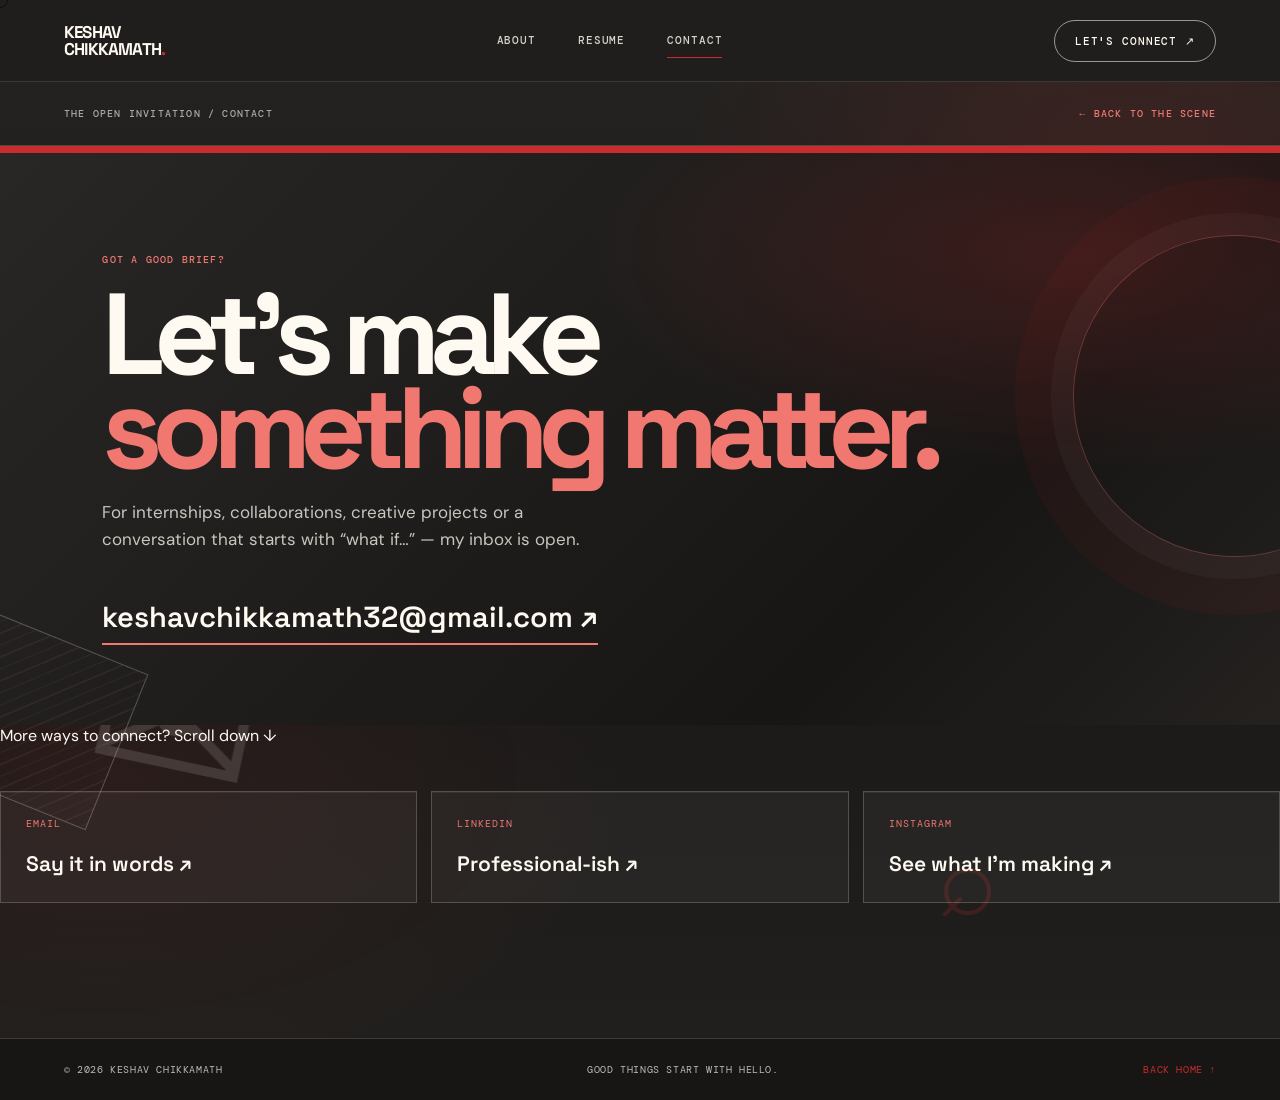
==== commit 55686b8c: "Refine contact links and add scroll invitation" ====
--- a/contact.html
+++ b/contact.html
@@ -1,10 +1,11 @@
 <!doctype html>
-<html lang="en"><head><meta charset="utf-8"><meta name="viewport" content="width=device-width,initial-scale=1"><meta name="description" content="Contact Keshav Chikkamath for creative projects and opportunities."><title>Contact — Keshav Chikkamath</title><link rel="stylesheet" href="styles.css?v=20261125-contact-motion"></head>
+<html lang="en"><head><meta charset="utf-8"><meta name="viewport" content="width=device-width,initial-scale=1"><meta name="description" content="Contact Keshav Chikkamath for creative projects and opportunities."><title>Contact — Keshav Chikkamath</title><link rel="stylesheet" href="styles.css?v=20261125-contact-shapes-overflow"></head>
 <body class="portfolio-inner-body"><div class="cursor-dot" aria-hidden="true"></div>
 <header class="site-header"><a class="wordmark" href="index.html">KESHAV<br>CHIKKAMATH<span>.</span></a><nav aria-label="Main navigation"><a href="index.html">About</a><a href="resume.html">Resume</a><a class="active" href="contact.html">Contact</a></nav><button class="menu-toggle" aria-label="Toggle menu" aria-expanded="false">☰</button><a class="header-cta" href="mailto:keshavchikkamath32@gmail.com">Let's connect ↗</a></header>
 <main class="inner-page contact-page">
   <div class="contact-orbitals" aria-hidden="true"><span class="contact-symbol phone-symbol">☎</span><span class="contact-symbol mail-symbol">✉</span><span class="contact-symbol phone-small">⌕</span><span class="contact-symbol mail-small">＠</span></div>
   <div class="page-topline"><span>THE OPEN INVITATION / CONTACT</span><a href="index.html">← Back to the scene</a></div>
   <section class="contact-hero"><p class="eyebrow">GOT A GOOD BRIEF?</p><h1>Let's make<br><em>something matter.</em></h1><p>For internships, collaborations, creative projects or a conversation that starts with “what if…” — my inbox is open.</p><a class="email-big" href="mailto:keshavchikkamath32@gmail.com">keshavchikkamath32@gmail.com ↗</a></section>
-  <section class="contact-links"><a href="mailto:keshavchikkamath32@gmail.com"><span>EMAIL</span><b>Say it in words ↗</b></a><a href="https://www.linkedin.com/in/keshav-chikkamath-411892360/" target="_blank" rel="noopener"><span>LINKEDIN</span><b>Professional-ish ↗</b></a><a href="https://www.instagram.com/keshav_chikkamath/" target="_blank" rel="noopener"><span>INSTAGRAM</span><b>See what I'm making ↗</b></a></section>
+  <a class="contact-scroll-prompt" href="#contact-options">More ways to connect? <span>Scroll down ↓</span></a>
+  <section class="contact-links" id="contact-options"><a href="mailto:keshavchikkamath32@gmail.com"><span>EMAIL</span><b>Say it in words ↗</b></a><a href="https://www.linkedin.com/in/keshav-chikkamath-411892360/" target="_blank" rel="noopener"><span>LINKEDIN</span><b>Professional-ish ↗</b></a><a href="https://www.instagram.com/keshav_chikkamath/" target="_blank" rel="noopener"><span>INSTAGRAM</span><b>See what I'm making ↗</b></a></section>
 </main><footer class="site-footer"><span>© <span data-year></span> Keshav Chikkamath</span><span>Good things start with hello.</span><a href="index.html">Back home ↑</a></footer><script src="script.js"></script></body></html>
--- a/styles.css
+++ b/styles.css
@@ -1887,3 +1887,113 @@
 .work-page .project-window .close-project {
   color: #292725;
 }
+
+
+/* LET'S CONNECT — full-page theme and scroll-reactive contact motifs.
+   Decorative layer only: all existing contact content and layout stay intact. */
+body.portfolio-inner-body .contact-page {
+  position: relative;
+  isolation: isolate;
+}
+body.portfolio-inner-body .contact-page .contact-hero {
+  position: relative;
+  z-index: 1;
+  color: #fffaf1;
+  background:
+    radial-gradient(ellipse at 84% 18%, rgba(201,44,44,.2), transparent 32%),
+    linear-gradient(135deg, #292725 0%, #171615 72%, #24211f 100%);
+  border-top: 7px solid #c92c2c;
+}
+body.portfolio-inner-body .contact-page .contact-hero h1 { color: #fffaf1; }
+body.portfolio-inner-body .contact-page .contact-hero h1 em { color: #f07870; }
+body.portfolio-inner-body .contact-page .contact-hero > p:not(.eyebrow) { color: rgba(255,250,241,.76); }
+body.portfolio-inner-body .contact-page .contact-hero .eyebrow { color: #f07870; }
+body.portfolio-inner-body .contact-page .email-big {
+  color: #fffaf1;
+  border-bottom-color: #f07870;
+}
+body.portfolio-inner-body .contact-page .contact-links {
+  position: relative;
+  z-index: 1;
+}
+body.portfolio-inner-body .contact-page .contact-links a {
+  color: #fffaf1;
+  border-color: rgba(255,250,241,.2);
+  background: rgba(255,250,241,.045);
+  box-shadow: inset 0 1px 0 rgba(255,255,255,.06);
+  transition: background .22s, border-color .22s, transform .22s;
+}
+body.portfolio-inner-body .contact-page .contact-links a:hover {
+  color: #fff;
+  background: rgba(201,44,44,.78);
+  border-color: rgba(255,250,241,.42);
+}
+body.portfolio-inner-body .contact-page .contact-links span { color: #f07870; }
+body.portfolio-inner-body .contact-page .contact-links a:hover span { color: #fffaf1; }
+
+/* Transparent phone and email symbols drift at different rates with page scroll. */
+.contact-orbitals {
+  position: absolute;
+  z-index: 0;
+  inset: 0;
+  overflow: hidden;
+  pointer-events: none;
+}
+.contact-symbol {
+  position: absolute;
+  display: block;
+  color: rgba(240,120,112,.16);
+  font-family: var(--display);
+  line-height: 1;
+  user-select: none;
+  will-change: transform;
+}
+.phone-symbol {
+  top: 17%;
+  right: 8%;
+  font-size: clamp(100px,17vw,220px);
+  transform: rotate(-18deg);
+  animation: contact-phone-drift 1s linear both;
+  animation-timeline: scroll(root block);
+}
+.mail-symbol {
+  top: 56%;
+  left: 7%;
+  font-size: clamp(105px,16vw,205px);
+  color: rgba(255,250,241,.13);
+  transform: rotate(12deg);
+  animation: contact-mail-drift 1s linear both;
+  animation-timeline: scroll(root block);
+}
+.phone-small {
+  top: 78%;
+  right: 22%;
+  font-size: clamp(55px,8vw,105px);
+  color: rgba(201,44,44,.2);
+  animation: contact-phone-drift 1s linear both;
+  animation-timeline: scroll(root block);
+}
+.mail-small {
+  top: 35%;
+  left: 42%;
+  font-size: clamp(50px,7vw,88px);
+  color: rgba(255,250,241,.09);
+  animation: contact-mail-drift 1s linear both;
+  animation-timeline: scroll(root block);
+}
+@keyframes contact-phone-drift {
+  from { translate: 0 110px; rotate: -12deg; }
+  to { translate: 0 -230px; rotate: 24deg; }
+}
+@keyframes contact-mail-drift {
+  from { translate: 0 -100px; rotate: 14deg; }
+  to { translate: 0 210px; rotate: -20deg; }
+}
+@media (max-width: 700px) {
+  .phone-symbol { right: -4%; }
+  .mail-symbol { left: -5%; }
+  .mail-small { left: 65%; }
+}
+@media (prefers-reduced-motion: reduce) {
+  .contact-symbol { animation: none !important; }
+}
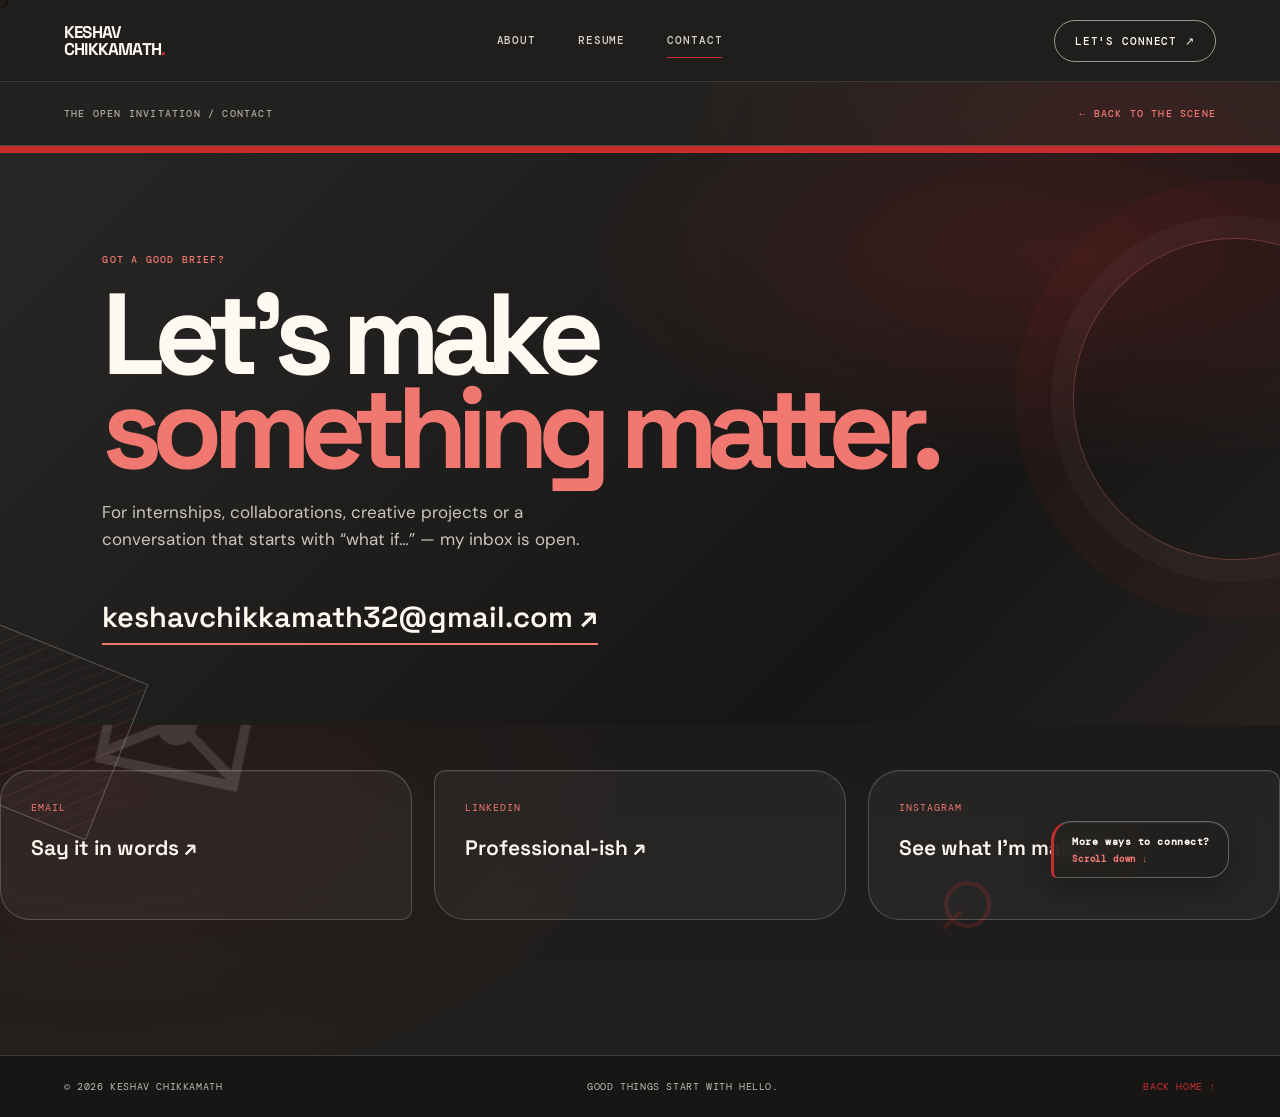
==== commit 3422b1c3: "Redesign Let's Connect contact cards and refresh stylesheet cache" ====
--- a/contact.html
+++ b/contact.html
@@ -1,5 +1,5 @@
 <!doctype html>
-<html lang="en"><head><meta charset="utf-8"><meta name="viewport" content="width=device-width,initial-scale=1"><meta name="description" content="Contact Keshav Chikkamath for creative projects and opportunities."><title>Contact — Keshav Chikkamath</title><link rel="stylesheet" href="styles.css?v=20261125-contact-shapes-overflow"></head>
+<html lang="en"><head><meta charset="utf-8"><meta name="viewport" content="width=device-width,initial-scale=1"><meta name="description" content="Contact Keshav Chikkamath for creative projects and opportunities."><title>Contact — Keshav Chikkamath</title><link rel="stylesheet" href="styles.css?v=20261125-contact-cards-keyboard"></head>
 <body class="portfolio-inner-body"><div class="cursor-dot" aria-hidden="true"></div>
 <header class="site-header"><a class="wordmark" href="index.html">KESHAV<br>CHIKKAMATH<span>.</span></a><nav aria-label="Main navigation"><a href="index.html">About</a><a href="resume.html">Resume</a><a class="active" href="contact.html">Contact</a></nav><button class="menu-toggle" aria-label="Toggle menu" aria-expanded="false">☰</button><a class="header-cta" href="mailto:keshavchikkamath32@gmail.com">Let's connect ↗</a></header>
 <main class="inner-page contact-page">
--- a/styles.css
+++ b/styles.css
@@ -1997,3 +1997,111 @@
 @media (prefers-reduced-motion: reduce) {
   .contact-symbol { animation: none !important; }
 }
+
+
+/* CONTACT PAGE: more character in the contact tiles + clear scroll invitation. */
+body.portfolio-inner-body .contact-page .contact-links {
+  grid-template-columns: repeat(3, minmax(0, 1fr));
+  gap: clamp(12px, 2vw, 22px);
+}
+body.portfolio-inner-body .contact-page .contact-links a {
+  min-width: 0;
+  min-height: 150px;
+  padding: clamp(20px, 2.4vw, 30px);
+  border-radius: 30px 30px 10px 30px;
+}
+body.portfolio-inner-body .contact-page .contact-links a:nth-child(2) {
+  border-radius: 12px 32px 32px 32px;
+}
+body.portfolio-inner-body .contact-page .contact-links a:nth-child(3) {
+  border-radius: 32px 12px 32px 32px;
+}
+body.portfolio-inner-body .contact-page .contact-links a b {
+  overflow-wrap: anywhere;
+}
+body.portfolio-inner-body .contact-page .contact-scroll-prompt {
+  position: fixed;
+  right: clamp(16px, 4vw, 54px);
+  bottom: 22px;
+  z-index: 30;
+  display: inline-flex;
+  flex-direction: column;
+  gap: 4px;
+  max-width: min(290px, calc(100vw - 32px));
+  padding: 13px 18px 12px;
+  color: #fffaf1;
+  text-decoration: none;
+  font: 600 10px/1.35 var(--mono);
+  letter-spacing: .055em;
+  background: rgba(35,32,30,.88);
+  border: 1px solid rgba(255,250,241,.3);
+  border-left: 3px solid #c92c2c;
+  border-radius: 20px 20px 20px 6px;
+  box-shadow: 0 10px 28px rgba(0,0,0,.28), inset 0 1px 0 rgba(255,255,255,.1);
+  backdrop-filter: blur(12px);
+  -webkit-backdrop-filter: blur(12px);
+  transition: transform .2s ease, background .2s ease, border-color .2s ease;
+}
+body.portfolio-inner-body .contact-page .contact-scroll-prompt span {
+  color: #f07870;
+  font-size: 9px;
+  letter-spacing: .09em;
+}
+body.portfolio-inner-body .contact-page .contact-scroll-prompt:hover,
+body.portfolio-inner-body .contact-page .contact-scroll-prompt:focus-visible {
+  transform: translateY(-4px);
+  background: rgba(201,44,44,.94);
+  border-color: rgba(255,250,241,.55);
+  outline: none;
+}
+body.portfolio-inner-body .contact-page .contact-scroll-prompt:hover span,
+body.portfolio-inner-body .contact-page .contact-scroll-prompt:focus-visible span {
+  color: #fffaf1;
+}
+@media (max-width: 800px) {
+  body.portfolio-inner-body .contact-page .contact-links {
+    grid-template-columns: 1fr;
+  }
+  body.portfolio-inner-body .contact-page .contact-links a {
+    min-height: 120px;
+  }
+  body.portfolio-inner-body .contact-page .contact-scroll-prompt {
+    right: 14px;
+    bottom: 14px;
+    padding: 11px 14px;
+  }
+}
+
+/* Keep every interior page vertically scrollable but never horizontally scrollable.
+   Clip off-canvas decoration at the viewport; retain the original section layouts. */
+@supports (overflow: clip) {
+  html:has(body.portfolio-inner-body) { overflow-x: clip; }
+  body.portfolio-inner-body { overflow-x: clip; }
+}
+body.portfolio-inner-body .inner-page,
+body.portfolio-inner-body .site-header,
+body.portfolio-inner-body .site-footer {
+  max-width: 100%;
+}
+body.portfolio-inner-body img,
+body.portfolio-inner-body video,
+body.portfolio-inner-body iframe {
+  max-width: 100%;
+}
+body.portfolio-inner-body .work-page .laptop-base,
+body.portfolio-inner-body .laptop-base {
+  width: 100%;
+  margin-left: 0;
+}
+body.portfolio-inner-body .printer-stage,
+body.portfolio-inner-body .printer-scene {
+  max-width: 100%;
+}
+@media (max-width: 700px) {
+  body.portfolio-inner-body .desktop,
+  body.portfolio-inner-body .desktop-main,
+  body.portfolio-inner-body .project-window {
+    min-width: 0;
+    max-width: 100%;
+  }
+}
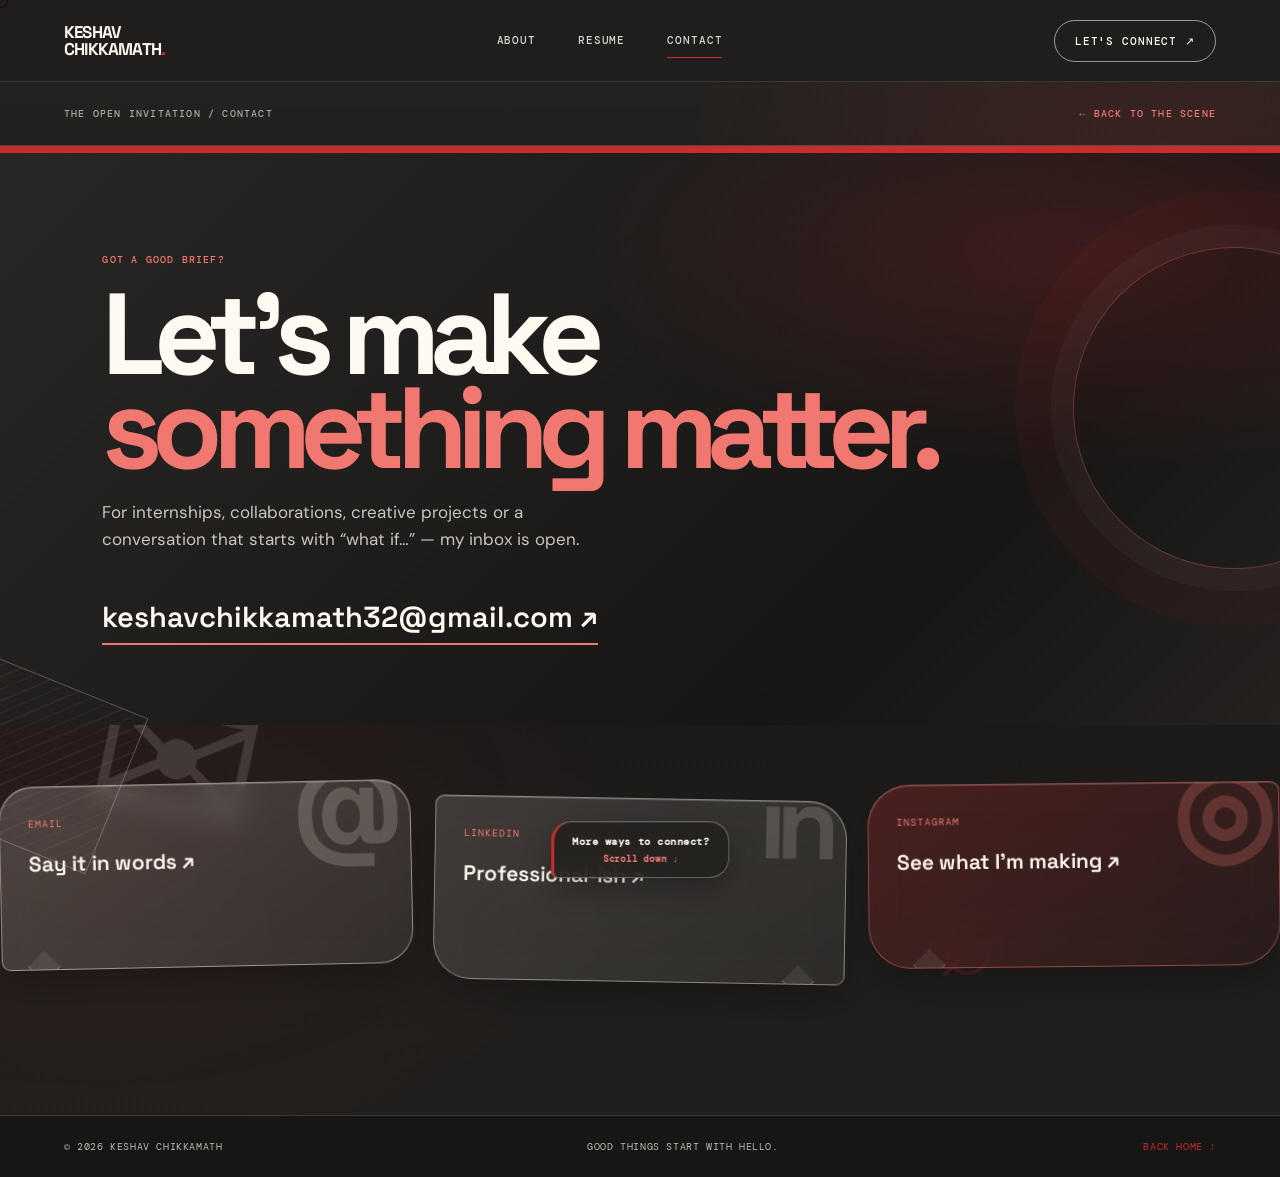
==== commit 39537e55: "Refresh contact page stylesheet version" ====
--- a/contact.html
+++ b/contact.html
@@ -1,5 +1,5 @@
 <!doctype html>
-<html lang="en"><head><meta charset="utf-8"><meta name="viewport" content="width=device-width,initial-scale=1"><meta name="description" content="Contact Keshav Chikkamath for creative projects and opportunities."><title>Contact — Keshav Chikkamath</title><link rel="stylesheet" href="styles.css?v=20261125-contact-cards-keyboard"></head>
+<html lang="en"><head><meta charset="utf-8"><meta name="viewport" content="width=device-width,initial-scale=1"><meta name="description" content="Contact Keshav Chikkamath for creative projects and opportunities."><title>Contact — Keshav Chikkamath</title><link rel="stylesheet" href="styles.css?v=20261125-contact-center-palette"></head>
 <body class="portfolio-inner-body"><div class="cursor-dot" aria-hidden="true"></div>
 <header class="site-header"><a class="wordmark" href="index.html">KESHAV<br>CHIKKAMATH<span>.</span></a><nav aria-label="Main navigation"><a href="index.html">About</a><a href="resume.html">Resume</a><a class="active" href="contact.html">Contact</a></nav><button class="menu-toggle" aria-label="Toggle menu" aria-expanded="false">☰</button><a class="header-cta" href="mailto:keshavchikkamath32@gmail.com">Let's connect ↗</a></header>
 <main class="inner-page contact-page">
--- a/styles.css
+++ b/styles.css
@@ -2088,10 +2088,10 @@
 body.portfolio-inner-body iframe {
   max-width: 100%;
 }
-body.portfolio-inner-body .work-page .laptop-base,
-body.portfolio-inner-body .laptop-base {
-  width: 100%;
-  margin-left: 0;
+/* Keep the MacBook's original wider base: it gives the screen a proper laptop deck. */
+body.portfolio-inner-body .work-page .macbook-base {
+  width: 108%;
+  margin-left: -4%;
 }
 body.portfolio-inner-body .printer-stage,
 body.portfolio-inner-body .printer-scene {
@@ -2105,3 +2105,201 @@
     max-width: 100%;
   }
 }
+
+
+/* FINAL CONTACT CARD REDESIGN — make the three destinations read like distinct
+   floating message panels rather than ordinary rectangular link tiles. */
+body.portfolio-inner-body .contact-page .contact-links {
+  align-items: start;
+  padding-top: 58px;
+  padding-bottom: 58px;
+}
+body.portfolio-inner-body .contact-page .contact-links a {
+  position: relative;
+  isolation: isolate;
+  overflow: hidden;
+  min-height: 184px;
+  padding: 30px 28px;
+  background: linear-gradient(145deg, rgba(255,250,241,.105), rgba(255,250,241,.025));
+  border: 1px solid rgba(255,250,241,.3);
+  box-shadow: 0 16px 34px rgba(0,0,0,.2), inset 0 1px 0 rgba(255,255,255,.12);
+  backdrop-filter: blur(13px);
+  -webkit-backdrop-filter: blur(13px);
+  transition: transform .25s ease, background .25s ease, border-color .25s ease, box-shadow .25s ease;
+}
+body.portfolio-inner-body .contact-page .contact-links a:nth-child(1) {
+  border-radius: 34px 34px 34px 9px;
+  transform: rotate(-1.2deg);
+}
+body.portfolio-inner-body .contact-page .contact-links a:nth-child(2) {
+  border-radius: 9px 38px 9px 38px;
+  transform: translateY(15px) rotate(1deg);
+}
+body.portfolio-inner-body .contact-page .contact-links a:nth-child(3) {
+  border-radius: 42px 9px 42px 42px;
+  transform: rotate(-.6deg);
+}
+body.portfolio-inner-body .contact-page .contact-links a::before {
+  position: absolute;
+  z-index: -1;
+  right: 16px;
+  top: -25px;
+  font: 700 112px/.9 var(--display);
+  letter-spacing: -.1em;
+  color: rgba(255,250,241,.09);
+  pointer-events: none;
+}
+body.portfolio-inner-body .contact-page .contact-links a:nth-child(1)::before { content: "@"; }
+body.portfolio-inner-body .contact-page .contact-links a:nth-child(2)::before { content: "in"; font-size: 104px; }
+body.portfolio-inner-body .contact-page .contact-links a:nth-child(3)::before { content: "◎"; font-size: 118px; }
+body.portfolio-inner-body .contact-page .contact-links a::after {
+  content: "";
+  position: absolute;
+  z-index: -1;
+  width: 22px;
+  height: 22px;
+  bottom: -9px;
+  left: 30px;
+  background: rgba(255,250,241,.08);
+  border-right: 1px solid rgba(255,250,241,.25);
+  border-bottom: 1px solid rgba(255,250,241,.25);
+  transform: rotate(45deg);
+}
+body.portfolio-inner-body .contact-page .contact-links a:nth-child(2)::after {
+  left: auto;
+  right: 34px;
+  bottom: -9px;
+}
+body.portfolio-inner-body .contact-page .contact-links a:nth-child(3)::after {
+  left: 48px;
+  bottom: -9px;
+}
+body.portfolio-inner-body .contact-page .contact-links a:hover,
+body.portfolio-inner-body .contact-page .contact-links a:focus-visible {
+  color: #fff;
+  background: linear-gradient(145deg, rgba(201,44,44,.92), rgba(91,25,25,.88));
+  border-color: rgba(255,250,241,.68);
+  box-shadow: 0 22px 42px rgba(0,0,0,.3), inset 0 1px 0 rgba(255,255,255,.2);
+  outline: none;
+}
+body.portfolio-inner-body .contact-page .contact-links a:nth-child(1):hover,
+body.portfolio-inner-body .contact-page .contact-links a:nth-child(1):focus-visible {
+  transform: translateY(-7px) rotate(-1.2deg);
+}
+body.portfolio-inner-body .contact-page .contact-links a:nth-child(2):hover,
+body.portfolio-inner-body .contact-page .contact-links a:nth-child(2):focus-visible {
+  transform: translateY(7px) rotate(1deg);
+}
+body.portfolio-inner-body .contact-page .contact-links a:nth-child(3):hover,
+body.portfolio-inner-body .contact-page .contact-links a:nth-child(3):focus-visible {
+  transform: translateY(-7px) rotate(-.6deg);
+}
+body.portfolio-inner-body .contact-page .contact-links a > span,
+body.portfolio-inner-body .contact-page .contact-links a > b {
+  position: relative;
+  z-index: 1;
+}
+@media (max-width: 800px) {
+  body.portfolio-inner-body .contact-page .contact-links { padding-top: 28px; }
+  body.portfolio-inner-body .contact-page .contact-links a,
+  body.portfolio-inner-body .contact-page .contact-links a:nth-child(1),
+  body.portfolio-inner-body .contact-page .contact-links a:nth-child(2),
+  body.portfolio-inner-body .contact-page .contact-links a:nth-child(3) {
+    min-height: 132px;
+    transform: none;
+  }
+}
+
+/* A quiet keyboard hint on the MacBook deck: tiny key rows and a soft trackpad. */
+body.portfolio-inner-body .work-page .macbook-base {
+  height: 24px !important;
+  background: linear-gradient(180deg, #d5d7da 0%, #a6a9ae 42%, #dfe1e4 100%) !important;
+}
+body.portfolio-inner-body .work-page .macbook-base::before {
+  content: "";
+  position: absolute;
+  left: 23%;
+  top: 3px;
+  width: 54%;
+  height: 7px;
+  border-radius: 2px;
+  opacity: .34;
+  background:
+    repeating-linear-gradient(90deg, rgba(55,58,63,.8) 0 5px, transparent 5px 8px),
+    repeating-linear-gradient(180deg, transparent 0 2px, rgba(55,58,63,.55) 2px 3px);
+  pointer-events: none;
+}
+body.portfolio-inner-body .work-page .macbook-base::after {
+  content: "";
+  position: absolute;
+  left: 39%;
+  bottom: 3px;
+  width: 22%;
+  height: 8px;
+  border: 1px solid rgba(75,78,83,.2);
+  border-radius: 3px 3px 5px 5px;
+  background: rgba(255,255,255,.13);
+  pointer-events: none;
+}
+body.portfolio-inner-body .work-page .macbook-base span {
+  position: relative;
+  z-index: 1;
+}
+@media (max-width: 650px) {
+  body.portfolio-inner-body .work-page .macbook-base { height: 19px !important; }
+  body.portfolio-inner-body .work-page .macbook-base::before {
+    left: 18%; width: 64%; height: 5px; top: 2px;
+  }
+  body.portfolio-inner-body .work-page .macbook-base::after {
+    bottom: 2px; height: 6px;
+  }
+}
+
+
+/* FINAL CONTACT POLISH: centered scroll invitation + clearer palette-led cards.
+   Existing card marks/icons remain untouched. */
+body.portfolio-inner-body .contact-page .contact-links a:nth-child(1) {
+  background: linear-gradient(145deg, rgba(244,238,228,.19), rgba(244,238,228,.075));
+  border-color: rgba(244,238,228,.48);
+  box-shadow: 0 16px 34px rgba(0,0,0,.22), inset 0 1px 0 rgba(255,250,241,.2);
+}
+body.portfolio-inner-body .contact-page .contact-links a:nth-child(2) {
+  background: linear-gradient(145deg, rgba(255,250,241,.14), rgba(116,110,102,.17));
+  border-color: rgba(255,250,241,.42);
+  box-shadow: 0 16px 34px rgba(0,0,0,.22), inset 0 1px 0 rgba(255,250,241,.18);
+}
+body.portfolio-inner-body .contact-page .contact-links a:nth-child(3) {
+  background: linear-gradient(145deg, rgba(201,44,44,.25), rgba(75,27,27,.2));
+  border-color: rgba(240,120,112,.48);
+  box-shadow: 0 16px 34px rgba(0,0,0,.22), inset 0 1px 0 rgba(255,250,241,.16);
+}
+body.portfolio-inner-body .contact-page .contact-links a:nth-child(1)::before {
+  color: rgba(244,238,228,.19);
+}
+body.portfolio-inner-body .contact-page .contact-links a:nth-child(2)::before {
+  color: rgba(255,250,241,.16);
+}
+body.portfolio-inner-body .contact-page .contact-links a:nth-child(3)::before {
+  color: rgba(240,120,112,.24);
+}
+body.portfolio-inner-body .contact-page .contact-scroll-prompt {
+  left: 50%;
+  right: auto;
+  bottom: 22px;
+  transform: translateX(-50%);
+  text-align: center;
+  align-items: center;
+  white-space: nowrap;
+}
+body.portfolio-inner-body .contact-page .contact-scroll-prompt:hover,
+body.portfolio-inner-body .contact-page .contact-scroll-prompt:focus-visible {
+  transform: translate(-50%, -4px);
+}
+@media (max-width: 800px) {
+  body.portfolio-inner-body .contact-page .contact-scroll-prompt {
+    left: 50%;
+    right: auto;
+    bottom: 14px;
+    max-width: calc(100vw - 28px);
+  }
+}
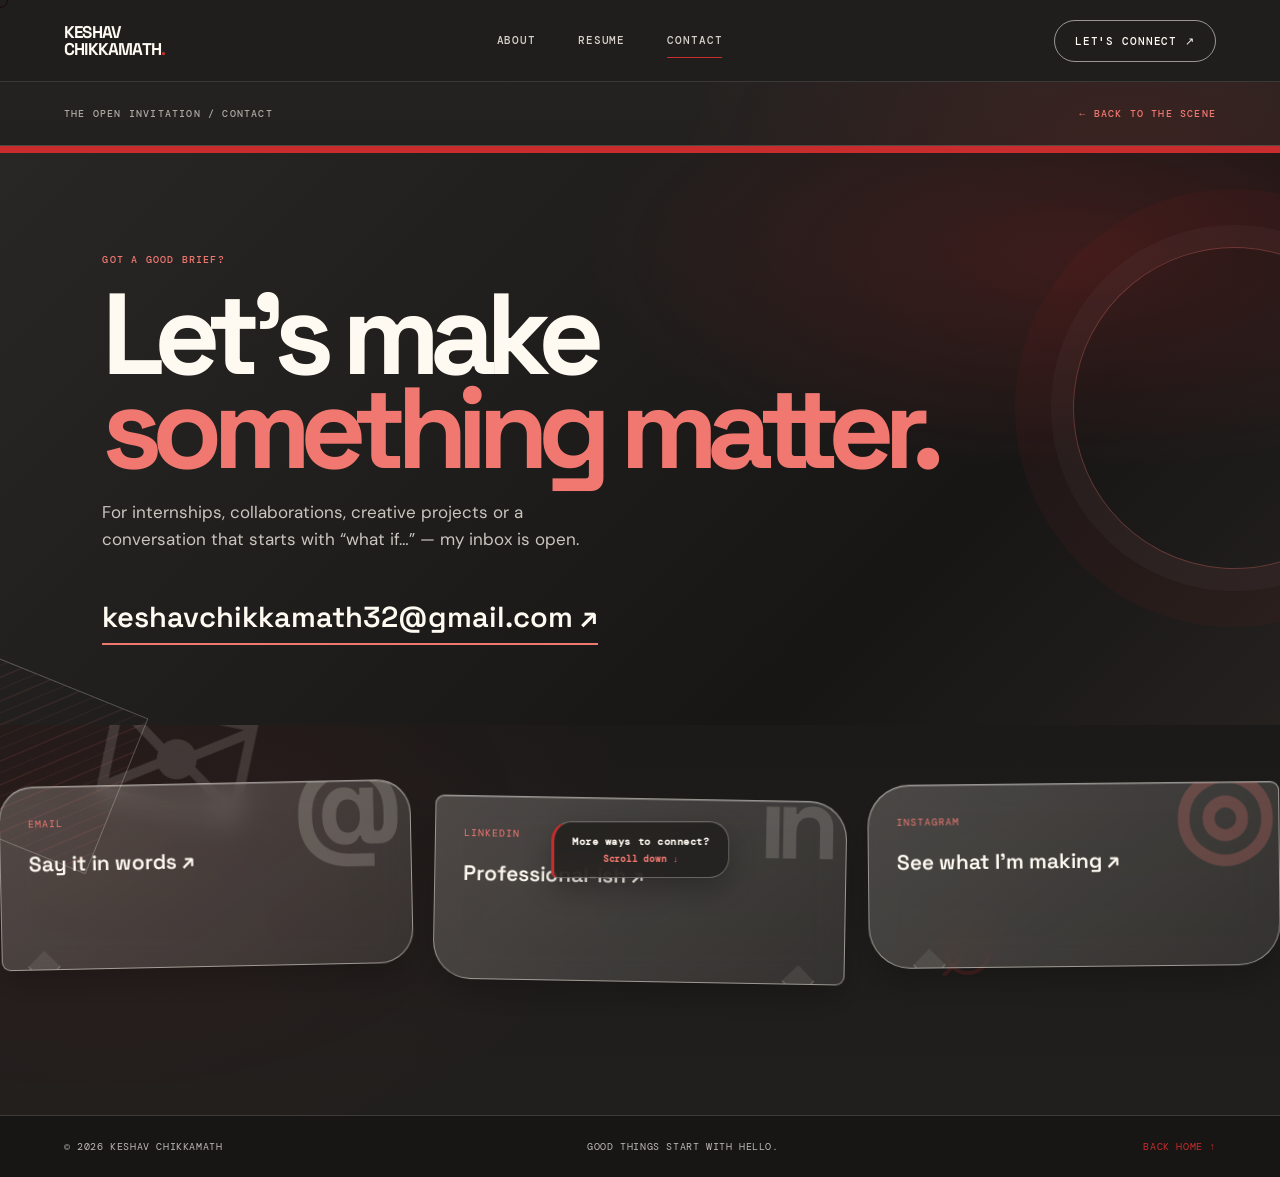
==== commit ca65e200: "Refresh contact page styles" ====
--- a/contact.html
+++ b/contact.html
@@ -1,5 +1,5 @@
 <!doctype html>
-<html lang="en"><head><meta charset="utf-8"><meta name="viewport" content="width=device-width,initial-scale=1"><meta name="description" content="Contact Keshav Chikkamath for creative projects and opportunities."><title>Contact — Keshav Chikkamath</title><link rel="stylesheet" href="styles.css?v=20261125-contact-center-palette"></head>
+<html lang="en"><head><meta charset="utf-8"><meta name="viewport" content="width=device-width,initial-scale=1"><meta name="description" content="Contact Keshav Chikkamath for creative projects and opportunities."><title>Contact — Keshav Chikkamath</title><link rel="stylesheet" href="styles.css?v=20261125-contact-red-hover"></head>
 <body class="portfolio-inner-body"><div class="cursor-dot" aria-hidden="true"></div>
 <header class="site-header"><a class="wordmark" href="index.html">KESHAV<br>CHIKKAMATH<span>.</span></a><nav aria-label="Main navigation"><a href="index.html">About</a><a href="resume.html">Resume</a><a class="active" href="contact.html">Contact</a></nav><button class="menu-toggle" aria-label="Toggle menu" aria-expanded="false">☰</button><a class="header-cta" href="mailto:keshavchikkamath32@gmail.com">Let's connect ↗</a></header>
 <main class="inner-page contact-page">
--- a/styles.css
+++ b/styles.css
@@ -2303,3 +2303,40 @@
     max-width: calc(100vw - 28px);
   }
 }
+
+
+/* CONTACT CARDS — consistent frosted-white material, with the original red hover.
+   Keep the existing decorative marks and logos exactly as authored. */
+body.portfolio-inner-body .contact-page .contact-links a,
+body.portfolio-inner-body .contact-page .contact-links a:nth-child(1),
+body.portfolio-inner-body .contact-page .contact-links a:nth-child(2),
+body.portfolio-inner-body .contact-page .contact-links a:nth-child(3) {
+  color: #fffaf1;
+  background: linear-gradient(145deg, rgba(255,250,241,.20), rgba(255,250,241,.09));
+  border-color: rgba(255,250,241,.48);
+  box-shadow: 0 16px 34px rgba(0,0,0,.22), inset 0 1px 0 rgba(255,255,255,.24);
+}
+body.portfolio-inner-body .contact-page .contact-links a::before {
+  color: rgba(255,250,241,.2);
+}
+body.portfolio-inner-body .contact-page .contact-links a:hover,
+body.portfolio-inner-body .contact-page .contact-links a:focus-visible,
+body.portfolio-inner-body .contact-page .contact-links a:nth-child(1):hover,
+body.portfolio-inner-body .contact-page .contact-links a:nth-child(1):focus-visible,
+body.portfolio-inner-body .contact-page .contact-links a:nth-child(2):hover,
+body.portfolio-inner-body .contact-page .contact-links a:nth-child(2):focus-visible,
+body.portfolio-inner-body .contact-page .contact-links a:nth-child(3):hover,
+body.portfolio-inner-body .contact-page .contact-links a:nth-child(3):focus-visible {
+  color: #fffaf1;
+  background: #c92c2c;
+  border-color: rgba(255,250,241,.72);
+  box-shadow: 0 22px 42px rgba(0,0,0,.3), inset 0 1px 0 rgba(255,255,255,.22);
+}
+body.portfolio-inner-body .contact-page .contact-links a:hover::before,
+body.portfolio-inner-body .contact-page .contact-links a:focus-visible::before {
+  color: rgba(255,250,241,.22);
+}
+body.portfolio-inner-body .contact-page .contact-links a:hover > span,
+body.portfolio-inner-body .contact-page .contact-links a:focus-visible > span {
+  color: #fffaf1;
+}
